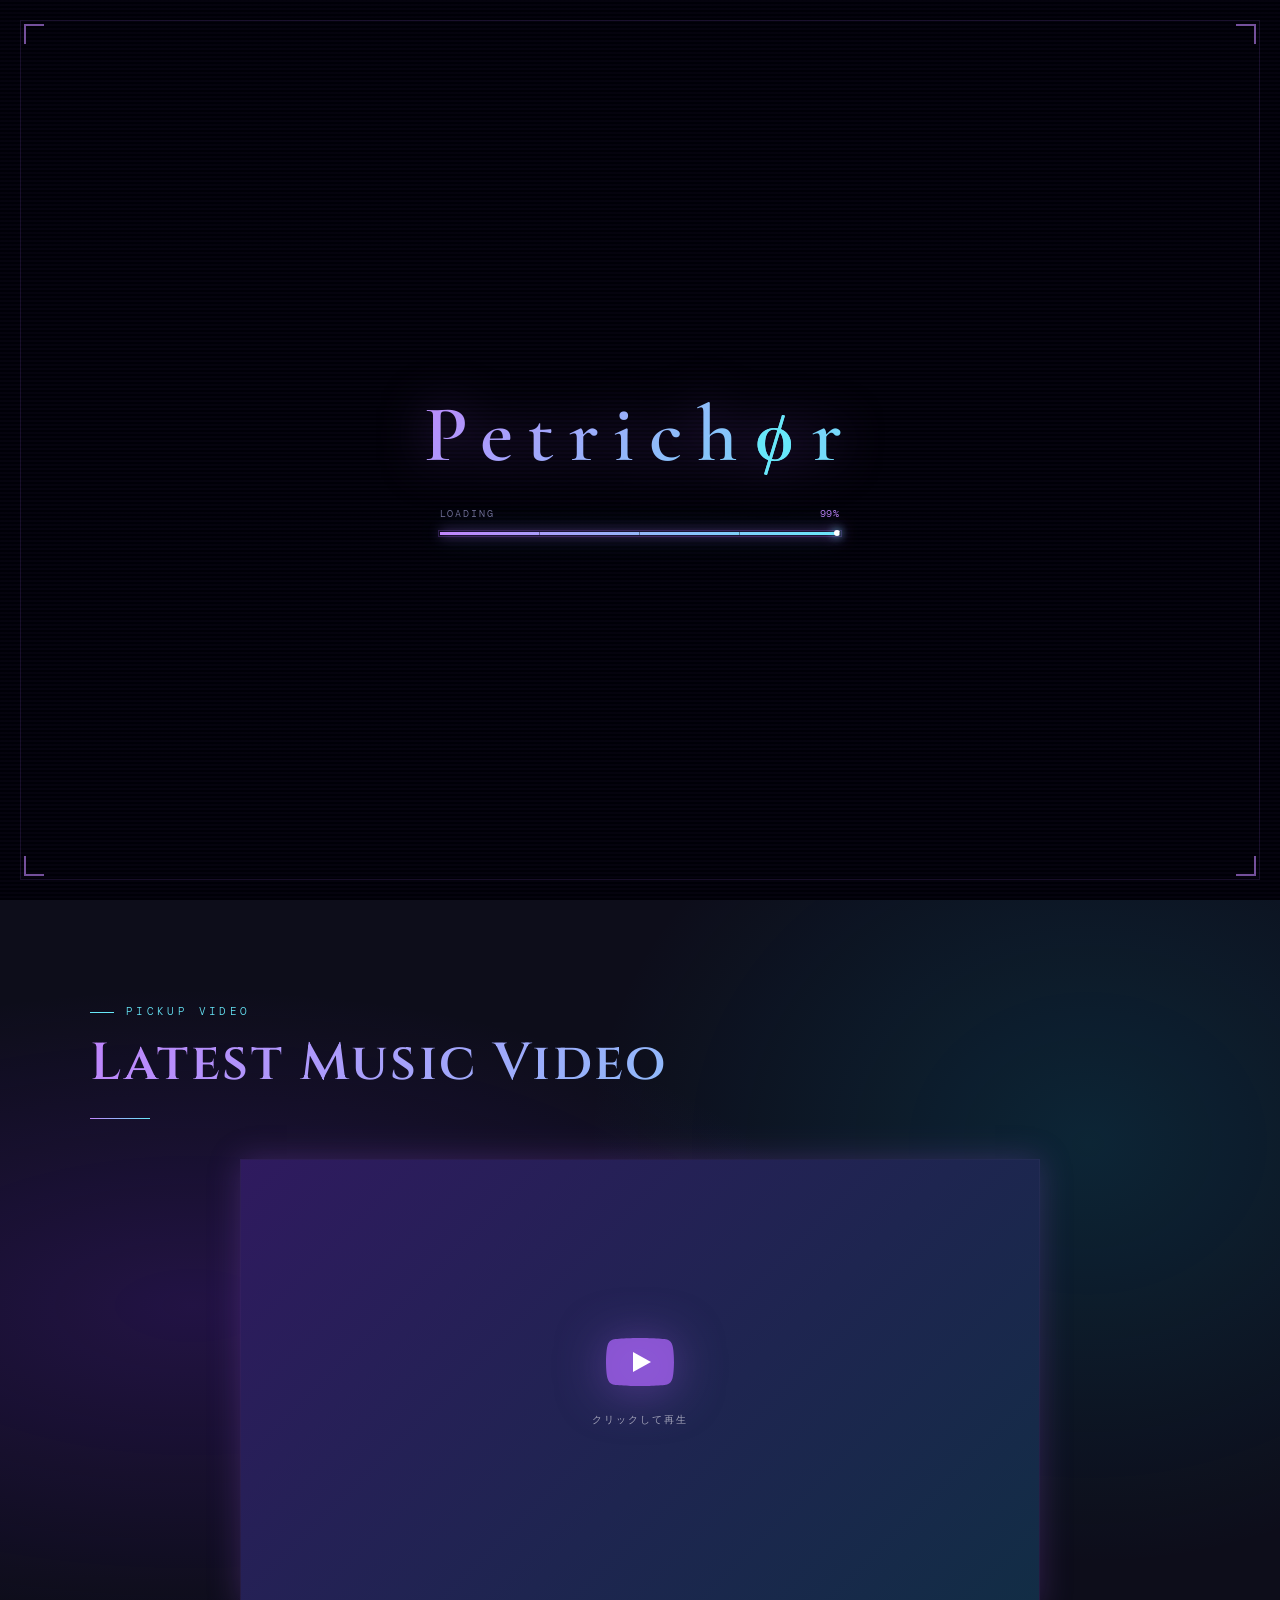
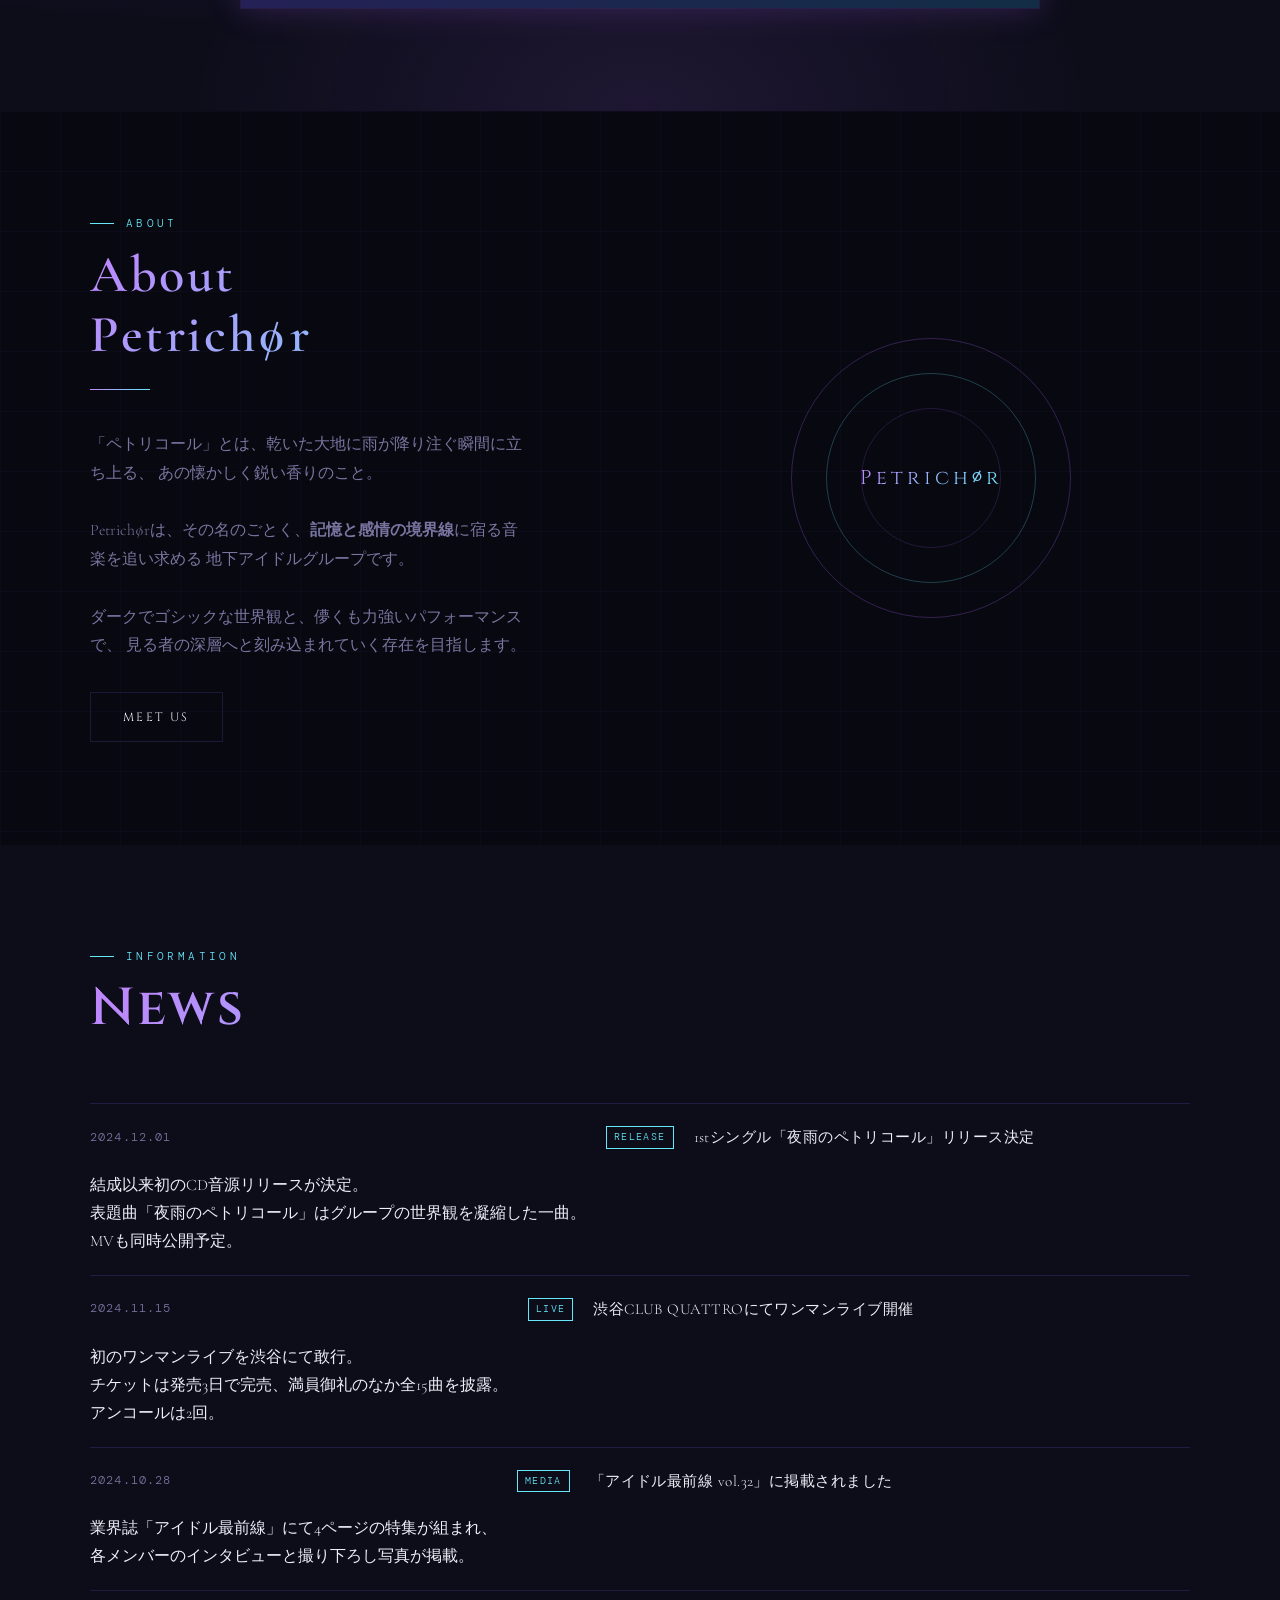
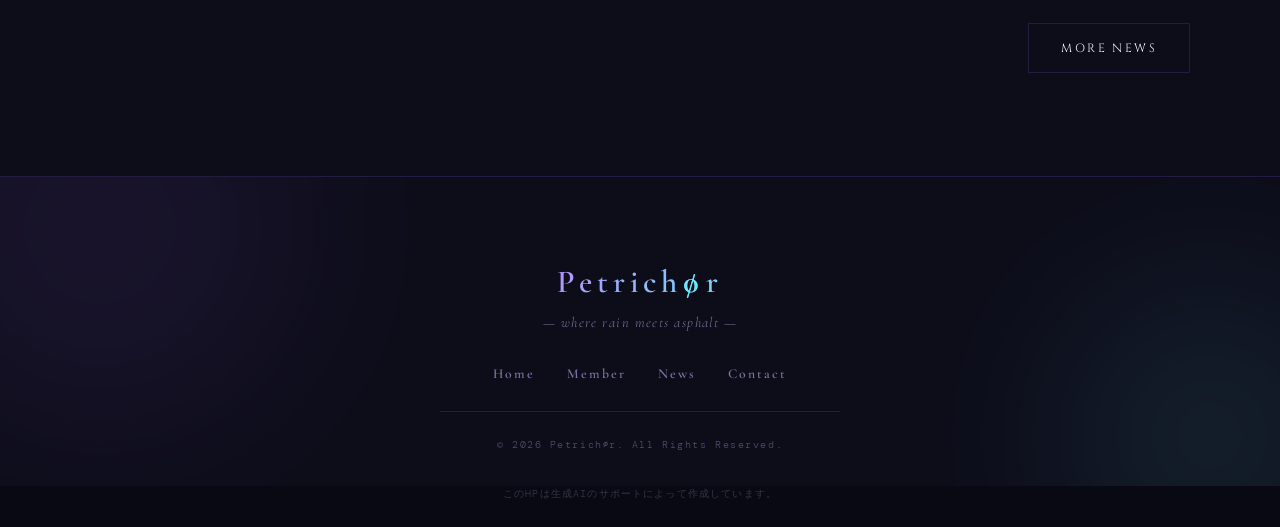
==== index.html @ 0a2639db "Add files via upload" ====
<!DOCTYPE html>
<html lang="ja">
<head>
  <meta charset="UTF-8">
  <meta name="viewport" content="width=device-width, initial-scale=1.0">
  <title>Petrich∅r — Underground Idol</title>
  <meta name="description" content="地下アイドルグループ Petrich∅r 公式サイト。雨と路上の香りから生まれた、ダークビューティーアイドル。">
  <link rel="stylesheet" href="style.css">
  <link rel="stylesheet" href="css/index.css">
</head>
<body>

  <!-- Preloader -->
  <div id="preloader">
    <!-- 4隅の装飾 -->
    <div class="preloader-corners" aria-hidden="true">
      <div class="preloader-corner"></div>
      <div class="preloader-corner"></div>
      <div class="preloader-corner"></div>
      <div class="preloader-corner"></div>
    </div>
    <!-- ロゴ -->
    <p class="preloader-logo">Petrich<span class="preloader-symbol">&#x2205;</span>r</p>
    <!-- プログレスバー -->
    <div class="preloader-progress-wrap">
      <div class="preloader-progress-label">
        <span class="preloader-progress-text">LOADING</span>
        <span class="preloader-progress-pct">...</span>
      </div>
      <div class="preloader-bar-wrap">
        <div class="preloader-bar"></div>
      </div>
    </div>
  </div></div>
  </div>

  <!-- Scroll Progress -->
  <div id="scroll-progress" aria-hidden="true"></div>

  <!-- Header Placeholder -->
  <div id="header-placeholder"></div>

  <!-- ====================================================
       HERO
  ===================================================== -->
  <!--
    ★ ヒーロー背景画像の差し替え:
       images/hero-bg.jpg を 1920×1080px の画像に差し替えてください。
       詳細は README.md を参照してください。
  -->
  <section class="hero" aria-label="ヒーローセクション">
    <div class="hero-inner">
      <h1 class="hero-title" data-glitch>
        Petrich<span class="hero-symbol">∅</span>r
      </h1>
      <p class="hero-reading">— ペトリコール —</p>

      <p class="hero-sub">
        雨が地面に触れる瞬間の香りのように、<br>
        記憶の奥底に刻みこまれる、その音楽。
      </p>

      <div class="hero-cta">
        <a href="member.html" class="btn hero-btn">MEET THE MEMBERS</a>
        <a href="news.html" class="btn btn--ghost hero-btn">ALL NEWS</a>
      </div>

      <!-- Scroll indicator -->
      <div class="hero-scroll" aria-label="スクロールしてください">
        <span class="hero-scroll-line"></span>
        <span class="hero-scroll-text">scroll</span>
      </div>
    </div>
  </section>

  <!-- ====================================================
       YOUTUBE EMBED
  ===================================================== -->
  <section class="section section--dark" id="pickup" aria-label="注目動画">
    <div class="section-inner">
      <div class="section-label" data-reveal>PICKUP VIDEO</div>
      <h2 class="section-title" data-reveal>Latest Music Video</h2>
      <div class="section-divider" data-reveal></div>

      <div class="yt-wrap" data-reveal>
        <!--
          ★ YouTube動画IDを変更するには、下記 data-video-id の値を変更してください。
          　 例: data-video-id="dQw4w9WgXcQ"
          　 動画IDはYouTubeのURLの "?v=" 以降の文字列です。
        -->
        <div class="yt-facade" data-video-id="YOUR_VIDEO_ID_HERE" role="button" tabindex="0" aria-label="動画を再生">
          <div class="yt-facade-overlay">
            <div class="yt-play-btn" aria-hidden="true">
              <svg viewBox="0 0 68 48" width="68" height="48">
                <path d="M66.52 7.74c-.78-2.93-2.49-5.41-5.42-6.19C55.79.13 34 0 34 0S12.21.13 6.9 1.55c-2.93.78-4.63 3.26-5.42 6.19C0 13.05 0 24 0 24s0 10.95 1.48 16.26c.78 2.93 2.49 5.41 5.42 6.19C12.21 47.87 34 48 34 48s21.79-.13 27.1-1.55c2.93-.78 4.64-3.26 5.42-6.19C68 34.95 68 24 68 24s0-10.95-1.48-16.26z" fill="rgba(155,93,229,0.85)"/>
                <path d="M45 24 27 14v20z" fill="#fff"/>
              </svg>
            </div>
            <p class="yt-facade-hint">クリックして再生</p>
          </div>
        </div>
      </div>

    </div>
  </section>

  <!-- ====================================================
       ABOUT
  ===================================================== -->
  <section class="section" id="about" aria-label="グループ紹介">
    <div class="about-bg-grid" aria-hidden="true"></div>
    <div class="section-inner about-inner">
      <div class="about-text" data-reveal>
        <div class="section-label">ABOUT</div>
        <h2 class="section-title about-title">About<br>Petrich∅r</h2>
        <div class="section-divider"></div>
        <p class="section-desc">
          「ペトリコール」とは、乾いた大地に雨が降り注ぐ瞬間に立ち上る、
          あの懐かしく鋭い香りのこと。<br><br>
          Petrich∅rは、その名のごとく、<strong>記憶と感情の境界線</strong>に宿る音楽を追い求める
          地下アイドルグループです。<br><br>
          ダークでゴシックな世界観と、儚くも力強いパフォーマンスで、
          見る者の深層へと刻み込まれていく存在を目指します。
        </p>
        <a href="member.html" class="btn" style="margin-top:2rem">MEET US</a>
      </div>

      <div class="about-deco" aria-hidden="true" data-reveal>
        <div class="about-deco-ring about-deco-ring--1"></div>
        <div class="about-deco-ring about-deco-ring--2"></div>
        <div class="about-deco-ring about-deco-ring--3"></div>
        <div class="about-deco-text">Petrich∅r</div>
      </div>
    </div>
  </section>

  <!-- ====================================================
       NEWS / TOPICS
  ===================================================== -->
  <section class="section section--dark" id="news" aria-label="最新情報">
    <div class="section-inner">
      <div class="section-label" data-reveal>INFORMATION</div>
      <h2 class="section-title" data-reveal>News</h2>
      <div class="section-divider" data-reveal></div>

      <!-- ★ data/news.json を編集するとここに反映されます -->
      <ul class="news-list" id="news-list-top" data-reveal data-stagger="0.08"></ul>

      <div class="news-more" data-reveal>
        <a href="news.html" class="btn">MORE NEWS</a>
      </div>
    </div>
  </section>


  <!-- Footer Placeholder -->
  <div id="footer-placeholder"></div>

  <!-- AI Credit -->
  <p class="ai-credit">このHPは生成AIのサポートによって作成しています。</p>

  <!-- Back to Top -->
  <button id="back-to-top" aria-label="ページ上部へ戻る">↑</button>

  <script type="module" src="js/main.js"></script>
</body>
</html>
---- style.css ----
/* ============================================================
   Petrich∅r — Global Styles
   style.css
   ============================================================ */

/* ── Google Fonts ─────────────────────────────────────────── */
@import url('https://fonts.googleapis.com/css2?family=Cinzel:wght@400;600;700&family=Cormorant+Garamond:ital,wght@0,300;0,400;0,600;1,300;1,400&family=DM+Mono:ital,wght@0,300;0,400;1,300&display=swap');

/* ── CSS Variables ────────────────────────────────────────── */
:root {
  /* Colors */
  --clr-bg:         #080810;
  --clr-bg-2:       #0d0d1a;
  --clr-bg-3:       #11111f;
  --clr-surface:    #14142a;
  --clr-surface-2:  #1a1a33;
  --clr-border:     rgba(120, 80, 200, 0.22);
  --clr-border-2:   rgba(100, 200, 255, 0.18);

  --clr-purple:     #9b5de5;
  --clr-purple-lt:  #c084fc;
  --clr-purple-dk:  #6d28d9;
  --clr-cyan:       #67e8f9;
  --clr-cyan-dk:    #0891b2;
  --clr-cyan-lt:    #a5f3fc;
  --clr-black:      #000007;
  --clr-white:      #f0eef8;
  --clr-muted:      #7876a0;

  /* Gradients */
  --grad-hero:      linear-gradient(135deg, #0d0018 0%, #080810 50%, #001520 100%);
  --grad-purple:    linear-gradient(135deg, var(--clr-purple-dk), var(--clr-purple));
  --grad-cyan:      linear-gradient(135deg, var(--clr-cyan-dk), var(--clr-cyan));
  --grad-text:      linear-gradient(135deg, var(--clr-purple-lt) 0%, var(--clr-cyan) 100%);

  /* Typography */
  --font-display:   'Cinzel', serif;
  --font-body:      'Cormorant Garamond', serif;
  --font-mono:      'DM Mono', monospace;

  /* Spacing */
  --header-h:       72px;
  --section-py:     clamp(3rem, 8vw, 7rem);

  /* Transitions */
  --ease-out-expo:  cubic-bezier(0.16, 1, 0.3, 1);
  --ease-in-out:    cubic-bezier(0.4, 0, 0.2, 1);

  /* Shadows */
  --shadow-purple:  0 0 30px rgba(155, 93, 229, 0.25);
  --shadow-cyan:    0 0 30px rgba(103, 232, 249, 0.2);
  --shadow-card:    0 8px 40px rgba(0, 0, 0, 0.6);
}

/* ── Reset ────────────────────────────────────────────────── */
*, *::before, *::after { box-sizing: border-box; margin: 0; padding: 0; }
html { scroll-behavior: smooth; font-size: 16px; }
body {
  background-color: var(--clr-bg);
  color: var(--clr-white);
  font-family: var(--font-body);
  font-size: clamp(1rem, 1.1vw, 1.15rem);
  font-weight: 300;
  line-height: 1.75;
  overflow-x: hidden;
  min-height: 100vh;
}
img { display: block; max-width: 100%; height: auto; }
a { color: inherit; text-decoration: none; }
ul { list-style: none; }
button { cursor: pointer; border: none; background: none; font: inherit; }

/* ── Preloader — ゲーム風演出 ─────────────────────────────── */
#preloader {
  position: fixed; inset: 0; z-index: 10000;
  background: var(--clr-black);
  display: flex; flex-direction: column;
  align-items: center; justify-content: center;
  gap: 0;
  transition: opacity 0.7s var(--ease-out-expo), visibility 0.7s;
  overflow: hidden;
}
#preloader.preloader--hidden { opacity: 0; visibility: hidden; }

/* 背景スキャンライン */
#preloader::before {
  content: '';
  position: absolute; inset: 0;
  background: repeating-linear-gradient(
    0deg,
    transparent,
    transparent 2px,
    rgba(155,93,229,0.03) 2px,
    rgba(155,93,229,0.03) 4px
  );
  pointer-events: none;
  animation: pl-scanline 8s linear infinite;
}
/* 外枠コーナー装飾 */
#preloader::after {
  content: '';
  position: absolute;
  inset: 20px;
  border: 1px solid rgba(155,93,229,0.15);
  pointer-events: none;
  animation: pl-border-pulse 2s ease-in-out infinite;
}

/* ロゴ */
.preloader-logo {
  font-family: var(--font-body);
  font-size: clamp(2.5rem, 8vw, 5rem);
  font-weight: 600;
  font-style: normal;
  letter-spacing: 0.18em;
  background: var(--grad-text);
  -webkit-background-clip: text;
  -webkit-text-fill-color: transparent;
  background-clip: text;
  position: relative;
  z-index: 1;
  animation: pl-logo-in 0.6s var(--ease-out-expo) both;
  filter: drop-shadow(0 0 24px rgba(155,93,229,0.5));
}
/* ∅ シンボルを cyan で確実に表示 */
.preloader-symbol {
  -webkit-text-fill-color: var(--clr-cyan);
  color: var(--clr-cyan);
}

/* サブタイトル */
.preloader-sub {
  font-family: var(--font-mono);
  font-size: clamp(0.55rem, 1.5vw, 0.7rem);
  letter-spacing: 0.4em;
  color: var(--clr-cyan);
  margin-top: 0.5rem;
  margin-bottom: 2.5rem;
  position: relative; z-index: 1;
  animation: pl-logo-in 0.6s 0.15s var(--ease-out-expo) both;
  text-transform: none;
}

/* プログレスエリア */
.preloader-progress-wrap {
  position: relative; z-index: 1;
  width: clamp(240px, 40vw, 400px);
  animation: pl-logo-in 0.6s 0.3s var(--ease-out-expo) both;
}
/* ラベル行 */
.preloader-progress-label {
  display: flex;
  justify-content: space-between;
  align-items: center;
  margin-bottom: 0.5rem;
}
.preloader-progress-text {
  font-family: var(--font-mono);
  font-size: 0.6rem;
  letter-spacing: 0.2em;
  color: var(--clr-muted);
}
.preloader-progress-pct {
  font-family: var(--font-mono);
  font-size: 0.65rem;
  letter-spacing: 0.05em;
  color: var(--clr-purple-lt);
  animation: pl-count 1.2s var(--ease-out-expo) forwards;
}
/* バー本体 */
.preloader-bar-wrap {
  width: 100%;
  height: 3px;
  background: rgba(155,93,229,0.15);
  position: relative;
  overflow: visible;
}
/* 外枠 */
.preloader-bar-wrap::before {
  content: '';
  position: absolute;
  inset: -2px;
  border: 1px solid rgba(155,93,229,0.25);
}
.preloader-bar {
  height: 100%;
  background: var(--grad-text);
  position: relative;
  animation: preloader-load 1.2s var(--ease-out-expo) forwards;
  box-shadow: 0 0 12px rgba(155,93,229,0.8), 0 0 24px rgba(103,232,249,0.4);
}
/* バー先端の光 */
.preloader-bar::after {
  content: '';
  position: absolute;
  right: 0; top: 50%;
  transform: translateY(-50%);
  width: 6px; height: 6px;
  border-radius: 50%;
  background: #fff;
  box-shadow: 0 0 8px var(--clr-cyan), 0 0 16px var(--clr-purple-lt);
}
/* セグメントライン */
.preloader-bar-wrap::after {
  content: '';
  position: absolute; inset: 0;
  background: repeating-linear-gradient(
    90deg,
    transparent,
    transparent calc(25% - 1px),
    rgba(0,0,0,0.4) calc(25% - 1px),
    rgba(0,0,0,0.4) 25%
  );
  pointer-events: none;
}

/* コーナー装飾（4隅） */
.preloader-corners {
  position: absolute; inset: 0; z-index: 1;
  pointer-events: none;
}
.preloader-corner {
  position: absolute;
  width: 20px; height: 20px;
  border-color: var(--clr-purple-lt);
  border-style: solid;
  opacity: 0.6;
  animation: pl-corner-pulse 2s ease-in-out infinite;
}
.preloader-corner:nth-child(1) { top: 24px; left: 24px; border-width: 2px 0 0 2px; }
.preloader-corner:nth-child(2) { top: 24px; right: 24px; border-width: 2px 2px 0 0; animation-delay: 0.5s; }
.preloader-corner:nth-child(3) { bottom: 24px; left: 24px; border-width: 0 0 2px 2px; animation-delay: 1s; }
.preloader-corner:nth-child(4) { bottom: 24px; right: 24px; border-width: 0 2px 2px 0; animation-delay: 1.5s; }

@keyframes pl-logo-in {
  from { opacity: 0; transform: translateY(16px); }
  to   { opacity: 1; transform: none; }
}
@keyframes pl-scanline {
  from { background-position: 0 0; }
  to   { background-position: 0 100px; }
}
@keyframes pl-border-pulse {
  0%, 100% { opacity: 0.3; }
  50%       { opacity: 0.8; }
}
@keyframes pl-corner-pulse {
  0%, 100% { opacity: 0.4; }
  50%       { opacity: 1; }
}
@keyframes pl-count {
  from { opacity: 0; }
  to   { opacity: 1; }
}
@keyframes preloader-pulse {
  0%, 100% { opacity: 1; }
  50% { opacity: 0.5; }
}
@keyframes preloader-load {
  from { width: 0; } to { width: 100%; }
}


/* ── Scroll Progress Bar ──────────────────────────────────── */
#scroll-progress {
  position: fixed; top: 0; left: 0; z-index: 10001;
  height: 2px; width: 0;
  background: var(--grad-text);
  transition: width 0.1s linear;
}

/* ── Custom Cursor (SVG inline方式) ────────────────────────── */
/* position:fixed封じ込め問題を回避するためSVG cursor URLで実装 */
/* タッチデバイス(スマホ)ではデフォルトカーソルを維持            */

/* 通常カーソル: 紫の菱形＋細い十字 */
@media (hover: hover) and (pointer: fine) {
  * {
    cursor: url("data:image/svg+xml,%3Csvg xmlns='http://www.w3.org/2000/svg' width='32' height='32' viewBox='0 0 32 32'%3E%3Ccircle cx='16' cy='16' r='6' fill='%23c084fc' fill-opacity='0.95'/%3E%3Ccircle cx='16' cy='16' r='11' fill='none' stroke='%239b5de5' stroke-width='1.5' stroke-opacity='0.7'/%3E%3Cline x1='16' y1='2' x2='16' y2='8' stroke='%2367e8f9' stroke-width='1' stroke-opacity='0.6'/%3E%3Cline x1='16' y1='24' x2='16' y2='30' stroke='%2367e8f9' stroke-width='1' stroke-opacity='0.6'/%3E%3Cline x1='2' y1='16' x2='8' y2='16' stroke='%2367e8f9' stroke-width='1' stroke-opacity='0.6'/%3E%3Cline x1='24' y1='16' x2='30' y2='16' stroke='%2367e8f9' stroke-width='1' stroke-opacity='0.6'/%3E%3C/svg%3E") 16 16, crosshair !important;
  }

  /* ホバー時: シアンの拡大リング */
  a, button, [data-cursor-expand] {
    cursor: url("data:image/svg+xml,%3Csvg xmlns='http://www.w3.org/2000/svg' width='44' height='44' viewBox='0 0 44 44'%3E%3Ccircle cx='22' cy='22' r='7' fill='%2367e8f9' fill-opacity='0.9'/%3E%3Ccircle cx='22' cy='22' r='18' fill='none' stroke='%2367e8f9' stroke-width='1.5' stroke-opacity='0.6' stroke-dasharray='4 3'/%3E%3C/svg%3E") 22 22, pointer !important;
  }
}

/* ── Header ───────────────────────────────────────────────── */
.site-header {
  position: fixed; top: 0; left: 0; right: 0; z-index: 1000;
  height: var(--header-h);
  /* スクロール前から常に背景を表示してハンバーガーを視認しやすく */
  background: rgba(8, 8, 16, 0.82);
  backdrop-filter: blur(12px);
  -webkit-backdrop-filter: blur(12px);
  transition: background 0.4s, box-shadow 0.4s;
}
.site-header.header--scrolled {
  background: rgba(8, 8, 16, 0.95);
  backdrop-filter: blur(20px);
  -webkit-backdrop-filter: blur(20px);
  box-shadow: 0 1px 0 var(--clr-border), var(--shadow-purple);
}
/* header--hidden は廃止（常時追尾仕様） */
.header-inner {
  max-width: 1200px; margin: 0 auto;
  height: 100%;
  padding: 0 clamp(1.25rem, 4vw, 2.5rem);
  display: flex; align-items: center;
}
.header-logo { flex-shrink: 0; }
.logo-link { display: flex; flex-direction: column; }
.logo-text {
  font-family: var(--font-body);
  font-size: 1.5rem;
  font-weight: 600;
  font-style: normal;
  letter-spacing: 0.12em;
  background: var(--grad-text);
  -webkit-background-clip: text;
  -webkit-text-fill-color: transparent;
  background-clip: text;
  line-height: 1;
}
.logo-symbol { -webkit-text-fill-color: var(--clr-cyan); }
.logo-tagline {
  font-family: var(--font-mono);
  font-size: 0.55rem;
  letter-spacing: 0.25em;
  color: var(--clr-muted);
  margin-top: 3px;
}

/* Nav — ヘッダー内インライン展開（PC・スマホ共通） */
.site-nav { margin-left: auto; }

.nav-list {
  display: flex;
  align-items: center;
  gap: clamp(0.6rem, 2.5vw, 2rem);
  flex-wrap: nowrap;
}

.nav-link {
  font-family: var(--font-body);
  font-weight: 600;
  font-style: normal;
  font-size: clamp(0.75rem, 1.4vw, 0.95rem);
  letter-spacing: 0.1em;
  color: rgba(210, 200, 255, 0.8);
  white-space: nowrap;
  position: relative;
  padding: 0.25em 0;
  transition: color 0.3s;
}
.nav-link::after {
  content: '';
  position: absolute; bottom: -2px; left: 0;
  width: 0; height: 1px;
  background: var(--grad-text);
  transition: width 0.3s var(--ease-out-expo);
}
.nav-link:hover,
.nav-link--active { color: #fff; }
.nav-link:hover::after,
.nav-link--active::after { width: 100%; }

/* Header decorative line */
.header-line {
  position: absolute; bottom: 0; left: 0; right: 0; height: 1px;
  overflow: hidden;
}
.header-line-inner {
  height: 100%;
  background: linear-gradient(90deg, transparent, var(--clr-purple), var(--clr-cyan), transparent);
  opacity: 0.3;
}



/* ── ヘッダー雨エフェクト canvas ─────────────────────────────── */
.header-rain-canvas {
  position: absolute;
  inset: 0;
  width: 100%;
  height: 100%;
  pointer-events: none;
  opacity: 0.45;
  z-index: 0;
}
/* ヘッダー内コンテンツ（ロゴ・ナビ）を雨の上に */
.header-logo,
.site-nav {
  position: relative;
  z-index: 1;
}

/* ── Page Body Padding ────────────────────────────────────── */
.page-body { padding-top: var(--header-h); }

/* ── Section Basics ───────────────────────────────────────── */
.section {
  padding: var(--section-py) clamp(1.25rem, 5vw, 3rem);
  position: relative;
}
.section-inner { max-width: 1100px; margin: 0 auto; }
.section-label {
  font-family: var(--font-mono);
  font-size: 0.7rem;
  letter-spacing: 0.3em;
  color: var(--clr-cyan);
  text-transform: uppercase;
  margin-bottom: 0.75rem;
  display: flex; align-items: center; gap: 0.75rem;
}
.section-label::before {
  content: '';
  display: block; width: 24px; height: 1px;
  background: var(--clr-cyan);
}
.section-title {
  font-family: var(--font-display);
  font-size: clamp(2rem, 4.5vw, 3.25rem);
  font-weight: 600;
  letter-spacing: 0.05em;
  line-height: 1.15;
  background: var(--grad-text);
  -webkit-background-clip: text;
  -webkit-text-fill-color: transparent;
  background-clip: text;
  margin-bottom: 1rem;
}
.section-divider {
  width: 60px; height: 1px;
  background: var(--grad-text);
  margin: 1.5rem 0 2.5rem;
}
.section-desc {
  font-size: clamp(1rem, 1.2vw, 1.1rem);
  color: var(--clr-muted);
  max-width: 55ch;
  line-height: 1.8;
}

/* ── Scroll Reveal ────────────────────────────────────────── */
[data-reveal] {
  opacity: 0;
  transform: translateY(28px);
  transition: opacity 0.8s var(--ease-out-expo), transform 0.8s var(--ease-out-expo);
}
[data-reveal].revealed { opacity: 1; transform: none; }
[data-reveal-child] {
  opacity: 0;
  transform: translateY(20px);
  transition: opacity 0.7s var(--ease-out-expo), transform 0.7s var(--ease-out-expo);
}
[data-reveal-child].revealed { opacity: 1; transform: none; }

/* ── Glitch Effect ────────────────────────────────────────── */
[data-glitch] {
  position: relative;
}
[data-glitch]::before, [data-glitch]::after {
  content: attr(data-text);
  position: absolute; inset: 0;
  /* 疑似要素には background-clip テキスト色を上書きして単色で表示 */
  -webkit-text-fill-color: initial;
  background: none;
  clip-path: polygon(0 0, 100% 0, 100% 35%, 0 35%);
}
[data-glitch]::before {
  animation: glitch-a 3.5s infinite linear;
  color: var(--clr-cyan);
  -webkit-text-fill-color: var(--clr-cyan);
  left: 2px;
}
[data-glitch]::after {
  animation: glitch-b 3.5s infinite linear;
  color: var(--clr-purple);
  -webkit-text-fill-color: var(--clr-purple);
  left: -2px;
  clip-path: polygon(0 60%, 100% 60%, 100% 100%, 0 100%);
}
@keyframes glitch-a {
  0%, 90%, 100% { transform: none; opacity: 0; }
  92% { transform: skew(-3deg) translateX(4px); opacity: 0.8; }
  94% { transform: skew(2deg) translateX(-2px); opacity: 0.6; }
  96% { transform: none; opacity: 0; }
}
@keyframes glitch-b {
  0%, 90%, 100% { transform: none; opacity: 0; }
  91% { transform: skew(4deg) translateX(-4px); opacity: 0.7; }
  93% { transform: skew(-2deg) translateX(2px); opacity: 0.5; }
  95% { transform: none; opacity: 0; }
}

/* ── Page Transition ──────────────────────────────────────── */
/* page-in/out は opacity のみ（transform を使わない）
   理由: body に transform があると position:fixed の子要素が
         ビューポート基準にならず、プリローダーの位置がずれるため */
.page-transitioning {
  animation: page-out 0.35s var(--ease-in-out) forwards;
}
@keyframes page-out {
  to { opacity: 0; }
}
body { animation: page-in 0.45s var(--ease-out-expo) both; }
@keyframes page-in {
  from { opacity: 0; }
  to   { opacity: 1; }
}

/* ── Button ───────────────────────────────────────────────── */
.btn {
  display: inline-flex; align-items: center; gap: 0.5rem;
  font-family: var(--font-display);
  font-size: 0.75rem;
  letter-spacing: 0.2em;
  text-transform: uppercase;
  padding: 0.85rem 2rem;
  border: 1px solid var(--clr-border);
  position: relative; overflow: hidden;
  transition: color 0.35s, border-color 0.35s;
}
.btn::before {
  content: '';
  position: absolute; inset: 0;
  background: var(--grad-purple);
  transform: translateX(-101%);
  transition: transform 0.4s var(--ease-out-expo);
  z-index: -1;
}
.btn:hover { color: #fff; border-color: var(--clr-purple); }
.btn:hover::before { transform: none; }

/* ── Footer ───────────────────────────────────────────────── */
.site-footer {
  background: var(--clr-bg-2);
  border-top: 1px solid var(--clr-border);
  padding: clamp(3rem, 6vw, 5rem) clamp(1.25rem, 5vw, 3rem) 2rem;
  position: relative; overflow: hidden;
}
.footer-bg-decor { position: absolute; inset: 0; pointer-events: none; }
.footer-circle {
  position: absolute; border-radius: 50%;
  filter: blur(80px); opacity: 0.08;
}
.footer-circle--1 {
  width: 400px; height: 400px;
  background: var(--clr-purple);
  top: -150px; left: -100px;
}
.footer-circle--2 {
  width: 300px; height: 300px;
  background: var(--clr-cyan);
  bottom: -100px; right: -80px;
}
.footer-inner {
  max-width: 1100px; margin: 0 auto;
  display: flex; flex-direction: column; align-items: center;
  gap: 1.5rem; text-align: center; position: relative;
}
.footer-logo-text {
  font-family: var(--font-body);
  font-size: 2rem;
  font-weight: 600;
  font-style: normal;
  letter-spacing: 0.15em;
  background: var(--grad-text);
  -webkit-background-clip: text;
  -webkit-text-fill-color: transparent;
  background-clip: text;
}
.footer-tagline {
  font-family: var(--font-body);
  font-style: italic;
  font-size: 0.9rem;
  color: var(--clr-muted);
  letter-spacing: 0.1em;
}
.footer-nav-list {
  display: flex; flex-wrap: wrap; justify-content: center; gap: 0.5rem 2rem;
}
.footer-nav-link {
  font-family: var(--font-body);
  font-weight: 600;
  font-style: normal;
  font-size: 0.85rem;
  letter-spacing: 0.15em;
  color: var(--clr-muted);
  transition: color 0.3s;
}
.footer-nav-link:hover { color: var(--clr-cyan); }
.footer-divider {
  width: 100%; max-width: 400px; height: 1px;
  background: var(--clr-border);
}
.footer-copy {
  font-family: var(--font-mono);
  font-size: 0.65rem;
  letter-spacing: 0.15em;
  color: var(--clr-muted);
  opacity: 0.6;
}

/* ── Back to Top ──────────────────────────────────────────── */
#back-to-top {
  position: fixed; bottom: 2rem; right: 1.5rem; z-index: 500;
  width: 44px; height: 44px;
  border: 1px solid var(--clr-border);
  background: rgba(20,20,42,0.8);
  backdrop-filter: blur(8px);
  display: flex; align-items: center; justify-content: center;
  font-size: 1.1rem; color: var(--clr-muted);
  opacity: 0; pointer-events: none;
  transition: opacity 0.35s, color 0.3s, border-color 0.3s, transform 0.3s;
  transform: translateY(8px);
}
#back-to-top.back-to-top--visible {
  opacity: 1; pointer-events: auto; transform: none;
}
#back-to-top:hover { color: var(--clr-cyan); border-color: var(--clr-cyan); }

/* ── Page Header Banner ───────────────────────────────────── */
.page-banner {
  min-height: 38vh;
  display: flex; align-items: flex-end;
  padding: clamp(3rem, 8vw, 6rem) clamp(1.25rem, 5vw, 3rem) clamp(2rem, 4vw, 3rem);
  background: var(--grad-hero);
  position: relative; overflow: hidden;
}
.page-banner::before {
  content: '';
  position: absolute; inset: 0;
  background:
    radial-gradient(ellipse 60% 80% at 20% 50%, rgba(109,40,217,0.18) 0%, transparent 70%),
    radial-gradient(ellipse 50% 70% at 80% 30%, rgba(8,145,178,0.14) 0%, transparent 70%);
}
.page-banner-inner { max-width: 1100px; margin: 0 auto; width: 100%; position: relative; }
.page-banner-label {
  font-family: var(--font-mono);
  font-size: 0.65rem;
  letter-spacing: 0.35em;
  color: var(--clr-cyan);
  margin-bottom: 0.75rem;
  display: flex; align-items: center; gap: 0.75rem;
}
.page-banner-label::before {
  content: ''; display: block;
  width: 32px; height: 1px; background: var(--clr-cyan);
}
.page-banner-title {
  font-family: var(--font-display);
  font-size: clamp(2.5rem, 7vw, 5rem);
  font-weight: 700;
  letter-spacing: 0.08em;
  line-height: 1;
  background: var(--grad-text);
  -webkit-background-clip: text;
  -webkit-text-fill-color: transparent;
  background-clip: text;
}
.page-banner-sub {
  font-family: var(--font-body);
  font-style: italic;
  font-size: clamp(0.9rem, 1.5vw, 1.1rem);
  color: var(--clr-muted);
  margin-top: 0.75rem;
  letter-spacing: 0.05em;
}

/* ── Card ─────────────────────────────────────────────────── */
.card {
  background: var(--clr-surface);
  border: 1px solid var(--clr-border);
  padding: 2rem;
  position: relative;
  overflow: hidden;
  transition: border-color 0.35s, box-shadow 0.35s, transform 0.35s var(--ease-out-expo);
}
.card::before {
  content: '';
  position: absolute; inset: 0;
  background: linear-gradient(135deg, rgba(155,93,229,0.05), transparent 60%);
  pointer-events: none;
}
.card:hover {
  border-color: var(--clr-purple);
  box-shadow: var(--shadow-purple);
  transform: translateY(-4px);
}



/* ── AI Credit ────────────────────────────────────────────── */
.ai-credit {
  text-align: center;
  font-family: var(--font-mono);
  font-size: 0.6rem;
  letter-spacing: 0.12em;
  color: var(--clr-muted);
  opacity: 0.4;
  /* フッターと同じ背景・余白でひと続きに見せる */
  background: var(--clr-bg-2);
  padding: 0 clamp(1.25rem, 5vw, 3rem) 1.5rem;
  margin: 0;
}

/* ── Shared Keyframes ─────────────────────────────────────── */
@keyframes ring-spin {
  to { transform: rotate(360deg); }
}

/* ── Utilities ────────────────────────────────────────────── */
.text-gradient {
  background: var(--grad-text);
  -webkit-background-clip: text;
  -webkit-text-fill-color: transparent;
  background-clip: text;
}
.font-mono { font-family: var(--font-mono); }
.font-display { font-family: var(--font-display); }
.text-muted { color: var(--clr-muted); }
.visually-hidden {
  position: absolute; width: 1px; height: 1px;
  clip: rect(0 0 0 0); overflow: hidden;
}
---- css/index.css ----
/* ============================================================
   Petrich∅r — Index Page Styles
   css/index.css
   ============================================================ */

/* ── Hero ─────────────────────────────────────────────────── */
.hero {
  position: relative;
  min-height: 100svh;
  display: flex;
  align-items: center;
  justify-content: center;
  /* overflow:hidden を除去: filter/transformを持つ子要素がiOS Safariで
     position:fixedのヘッダー・カーソルを封じ込めてしまうため */
  background: var(--grad-hero);
  padding: calc(var(--header-h) + 2rem) clamp(1.25rem, 5vw, 3rem) 4rem;
}

/* ── ヒーロー背景画像 ──────────────────────────────────────────
   ★ 差し替え方法: images/hero-bg.jpg を 1920×1080px の画像に変更してください
   詳細は README.md を参照してください                               */
.hero::before {
  content: '';
  position: absolute; inset: 0;
  background:
    linear-gradient(to bottom, rgba(8,8,16,0.55) 0%, rgba(8,8,16,0.3) 50%, rgba(8,8,16,0.7) 100%),
    url('../images/hero-bg.jpg') center / cover no-repeat;
  z-index: 0;
}

/* Inner */
.hero-inner {
  position: relative;
  z-index: 1;  /* hero::before の上 */
  text-align: center;
  display: flex;
  flex-direction: column;
  align-items: center;
  gap: 1.5rem;
  max-width: 800px;
}

/* Eyebrow */
.hero-eyebrow {
  display: flex;
  align-items: center;
  gap: 1rem;
  animation: fade-up 0.9s 0.2s var(--ease-out-expo) both;
}
.hero-eyebrow-line {
  display: block;
  width: 40px;
  height: 1px;
  background: linear-gradient(90deg, transparent, var(--clr-cyan));
}
.hero-eyebrow-line:last-child {
  background: linear-gradient(90deg, var(--clr-cyan), transparent);
}
.hero-eyebrow-text {
  font-family: var(--font-mono);
  font-size: 0.65rem;
  letter-spacing: 0.35em;
  text-transform: uppercase;
  color: var(--clr-cyan);
}

/* Title
   Cinzel はスモールキャップスフォントのため小文字が大文字化される。
   グループ名の正しい大小文字表記のため Cormorant Garamond を使用。 */
.hero-title {
  font-family: var(--font-body);
  font-size: clamp(3.5rem, 12vw, 9rem);
  font-weight: 600;
  font-style: normal;
  letter-spacing: 0.08em;
  line-height: 1;
  background: var(--grad-text);
  -webkit-background-clip: text;
  -webkit-text-fill-color: transparent;
  background-clip: text;
  position: relative;
  animation: fade-up 1s 0.35s var(--ease-out-expo) both;
}
.hero-symbol {
  -webkit-text-fill-color: var(--clr-cyan);
  color: var(--clr-cyan);
}

/* 読み仮名 */
.hero-reading {
  font-family: var(--font-mono);
  font-size: clamp(0.65rem, 1.2vw, 0.8rem);
  letter-spacing: 0.3em;
  color: var(--clr-cyan);
  opacity: 0.75;
  margin-top: -0.75rem;
  animation: fade-up 1s 0.45s var(--ease-out-expo) both;
}

/* Sub */
.hero-sub {
  font-family: var(--font-body);
  font-style: italic;
  font-size: clamp(1rem, 1.8vw, 1.2rem);
  color: var(--clr-muted);
  line-height: 1.9;
  letter-spacing: 0.04em;
  max-width: 42ch;
  animation: fade-up 1s 0.5s var(--ease-out-expo) both;
}

/* CTA */
.hero-cta {
  display: flex;
  flex-wrap: wrap;
  justify-content: center;
  gap: 1rem;
  animation: fade-up 1s 0.65s var(--ease-out-expo) both;
}
.btn--ghost {
  border-color: rgba(103,232,249,0.3);
  color: var(--clr-cyan);
}
.btn--ghost::before {
  background: linear-gradient(135deg, var(--clr-cyan-dk), rgba(103,232,249,0.6));
}
.btn--ghost:hover { color: #fff; border-color: var(--clr-cyan); }

/* Scroll indicator */
.hero-scroll {
  display: flex;
  flex-direction: column;
  align-items: center;
  gap: 0.5rem;
  margin-top: 1rem;
  animation: fade-up 1s 0.9s var(--ease-out-expo) both;
}
.hero-scroll-line {
  display: block;
  width: 1px;
  height: 50px;
  background: linear-gradient(to bottom, var(--clr-purple), transparent);
  animation: scroll-line 1.8s ease-in-out infinite;
}
.hero-scroll-text {
  font-family: var(--font-mono);
  font-size: 0.6rem;
  letter-spacing: 0.25em;
  color: var(--clr-muted);
  text-transform: uppercase;
}

@keyframes scroll-line {
  0% { transform: scaleY(0); transform-origin: top; }
  50% { transform: scaleY(1); transform-origin: top; }
  50.01% { transform: scaleY(1); transform-origin: bottom; }
  100% { transform: scaleY(0); transform-origin: bottom; }
}

@keyframes fade-up {
  from { opacity: 0; transform: translateY(24px); }
  to { opacity: 1; transform: none; }
}

/* ── Section Dark ─────────────────────────────────────────── */
.section--dark {
  background: var(--clr-bg-2);
}

/* ── YouTube セクション専用背景 ─────────────────────────────── */
#pickup {
  background:
    radial-gradient(ellipse 80% 60% at 15% 50%, rgba(109, 40, 217, 0.22) 0%, transparent 65%),
    radial-gradient(ellipse 60% 80% at 85% 30%, rgba(8, 145, 178, 0.18) 0%, transparent 65%),
    radial-gradient(ellipse 50% 50% at 50% 100%, rgba(155, 93, 229, 0.12) 0%, transparent 70%),
    var(--clr-bg-2);
}

/* ── YouTube Embed ────────────────────────────────────────── */
.yt-wrap {
  max-width: 800px;
  margin: 0 auto;
  aspect-ratio: 16 / 9;
  position: relative;
  overflow: hidden;
  border: 1px solid var(--clr-border);
  box-shadow: var(--shadow-purple);
}

.yt-facade {
  position: absolute;
  inset: 0;
  background: var(--clr-surface) center / cover no-repeat;
  cursor: pointer;
  display: flex;
  align-items: center;
  justify-content: center;
}
.yt-facade::before {
  content: '';
  position: absolute;
  inset: 0;
  background: linear-gradient(135deg, rgba(109,40,217,0.3), rgba(8,145,178,0.2));
}
.yt-facade-overlay {
  position: relative;
  z-index: 1;
  display: flex;
  flex-direction: column;
  align-items: center;
  gap: 1rem;
  transition: transform 0.35s var(--ease-out-expo);
}
.yt-facade:hover .yt-facade-overlay { transform: scale(1.05); }

.yt-play-btn { filter: drop-shadow(0 4px 24px rgba(155,93,229,0.5)); }

.yt-facade-hint {
  font-family: var(--font-mono);
  font-size: 0.65rem;
  letter-spacing: 0.2em;
  color: rgba(255,255,255,0.6);
  text-transform: uppercase;
}

.yt-iframe {
  position: absolute;
  inset: 0;
  width: 100%;
  height: 100%;
  border: none;
}

.yt-note {
  font-size: 0.72rem;
  text-align: center;
  margin-top: 1rem;
  letter-spacing: 0.05em;
}
.yt-note code {
  background: rgba(155,93,229,0.15);
  border: 1px solid var(--clr-border);
  padding: 0.1em 0.4em;
  border-radius: 3px;
  color: var(--clr-cyan);
}

/* ── About ────────────────────────────────────────────────── */
.about-bg-grid {
  position: absolute;
  inset: 0;
  background-image:
    linear-gradient(rgba(120,80,200,0.05) 1px, transparent 1px),
    linear-gradient(90deg, rgba(120,80,200,0.05) 1px, transparent 1px);
  background-size: 60px 60px;
  pointer-events: none;
}
.about-inner {
  display: grid;
  grid-template-columns: 1fr 1fr;
  gap: 4rem;
  align-items: center;
}
.about-deco {
  position: relative;
  height: 360px;
  display: flex;
  align-items: center;
  justify-content: center;
}
.about-deco-ring {
  position: absolute;
  border-radius: 50%;
  border: 1px solid;
  animation: ring-spin 20s linear infinite;
}
.about-deco-ring--1 {
  width: 280px; height: 280px;
  border-color: rgba(155,93,229,0.3);
}
.about-deco-ring--2 {
  width: 210px; height: 210px;
  border-color: rgba(103,232,249,0.25);
  animation-duration: 14s;
  animation-direction: reverse;
}
.about-deco-ring--3 {
  width: 140px; height: 140px;
  border-color: rgba(155,93,229,0.2);
  animation-duration: 10s;
}
.about-deco-text {
  font-family: var(--font-display);
  font-size: 1.25rem;
  letter-spacing: 0.2em;
  background: var(--grad-text);
  -webkit-background-clip: text;
  -webkit-text-fill-color: transparent;
  background-clip: text;
  position: relative;
  z-index: 1;
}
/* ring-spin は style.css で定義 */

/* About タイトル: Cinzelはスモールキャップスのためfont-bodyで上書き */
.about-title {
  font-family: var(--font-body);
  font-weight: 600;
  font-style: normal;
}

/* ── News ─────────────────────────────────────────────────── */
.news-list { display: flex; flex-direction: column; gap: 0; }
.news-item {
  display: grid;
  grid-template-columns: auto auto 1fr;
  align-items: center;
  gap: 1.25rem;
  padding: 1.25rem 0;
  border-bottom: 1px solid var(--clr-border);
  transition: background 0.3s;
}
.news-item:first-child { border-top: 1px solid var(--clr-border); }
.news-item:hover { background: rgba(155,93,229,0.04); }

.news-date {
  font-family: var(--font-mono);
  font-size: 0.72rem;
  letter-spacing: 0.1em;
  color: var(--clr-muted);
  white-space: nowrap;
}
.news-tag {
  font-family: var(--font-mono);
  font-size: 0.6rem;
  letter-spacing: 0.15em;
  padding: 0.2em 0.7em;
  border: 1px solid var(--clr-cyan);
  color: var(--clr-cyan);
  white-space: nowrap;
}
.news-title {
  font-family: var(--font-body);
  font-size: 0.95rem;
  letter-spacing: 0.03em;
  color: var(--clr-white);
  transition: color 0.3s;
}
.news-item:hover .news-title { color: var(--clr-purple-lt); }

/* ── News More Button ────────────────────────────────────── */
.news-more {
  margin-top: 2rem;
  display: flex;
  justify-content: flex-end;
}

/* ── CTA Section ──────────────────────────────────────────── */
.cta-section { text-align: center; position: relative; overflow: hidden; }
.cta-bg {
  position: absolute; inset: 0;
  background:
    radial-gradient(ellipse 70% 100% at 50% 100%, rgba(109,40,217,0.2) 0%, transparent 70%);
  pointer-events: none;
}
.cta-inner { position: relative; z-index: 1; }
.cta-label { font-size: 0.75rem; letter-spacing: 0.25em; margin-bottom: 0.5rem; }
.cta-title { margin: 0 auto; }

/* ── Responsive ───────────────────────────────────────────── */
@media (max-width: 768px) {
  .about-inner {
    grid-template-columns: 1fr;
    gap: 2rem;
  }
  .about-deco { height: 240px; }
  .about-deco-ring--1 { width: 180px; height: 180px; }
  .about-deco-ring--2 { width: 130px; height: 130px; }
  .about-deco-ring--3 { width: 85px; height: 85px; }

  .news-item {
    grid-template-columns: auto 1fr;
    grid-template-rows: auto auto;
    gap: 0.4rem 0.75rem;
  }
  .news-date { grid-column: 1; grid-row: 1; }
  .news-tag { grid-column: 2; grid-row: 1; }
  .news-title { grid-column: 1 / -1; grid-row: 2; }
}
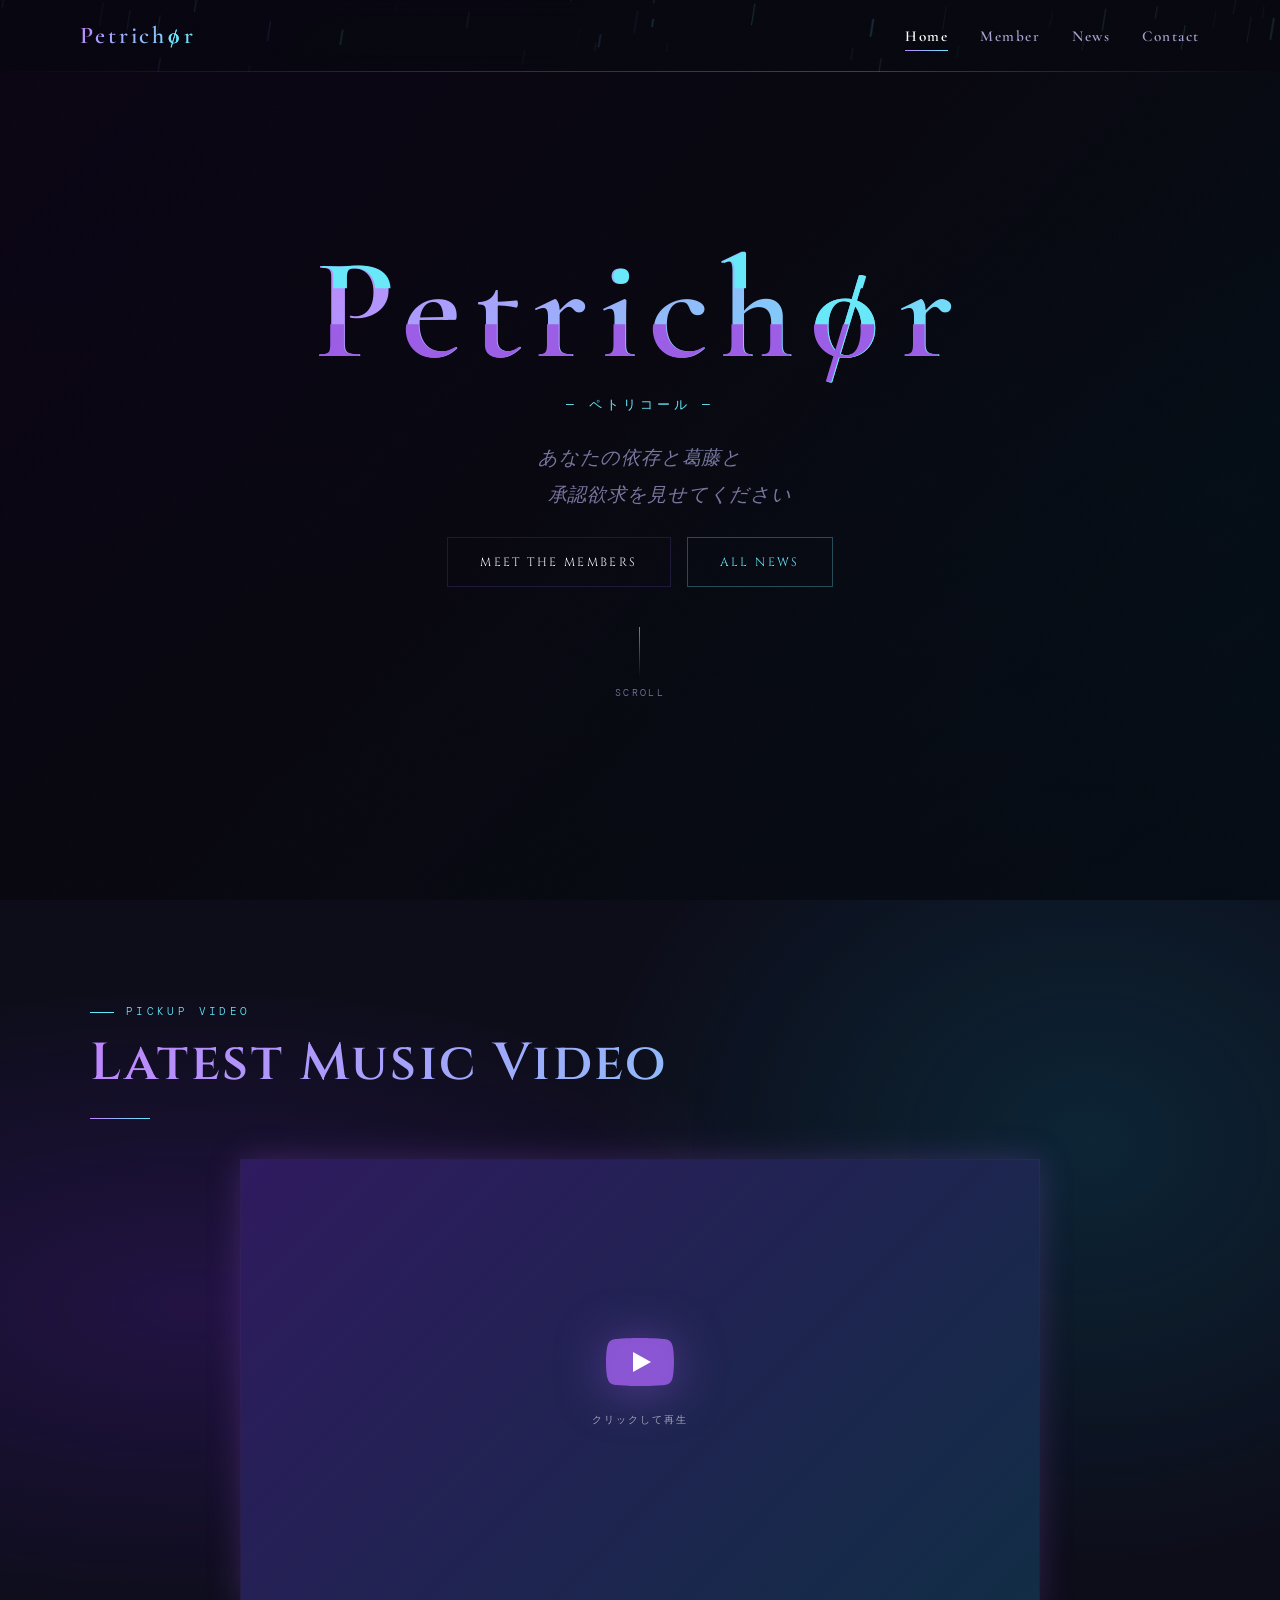
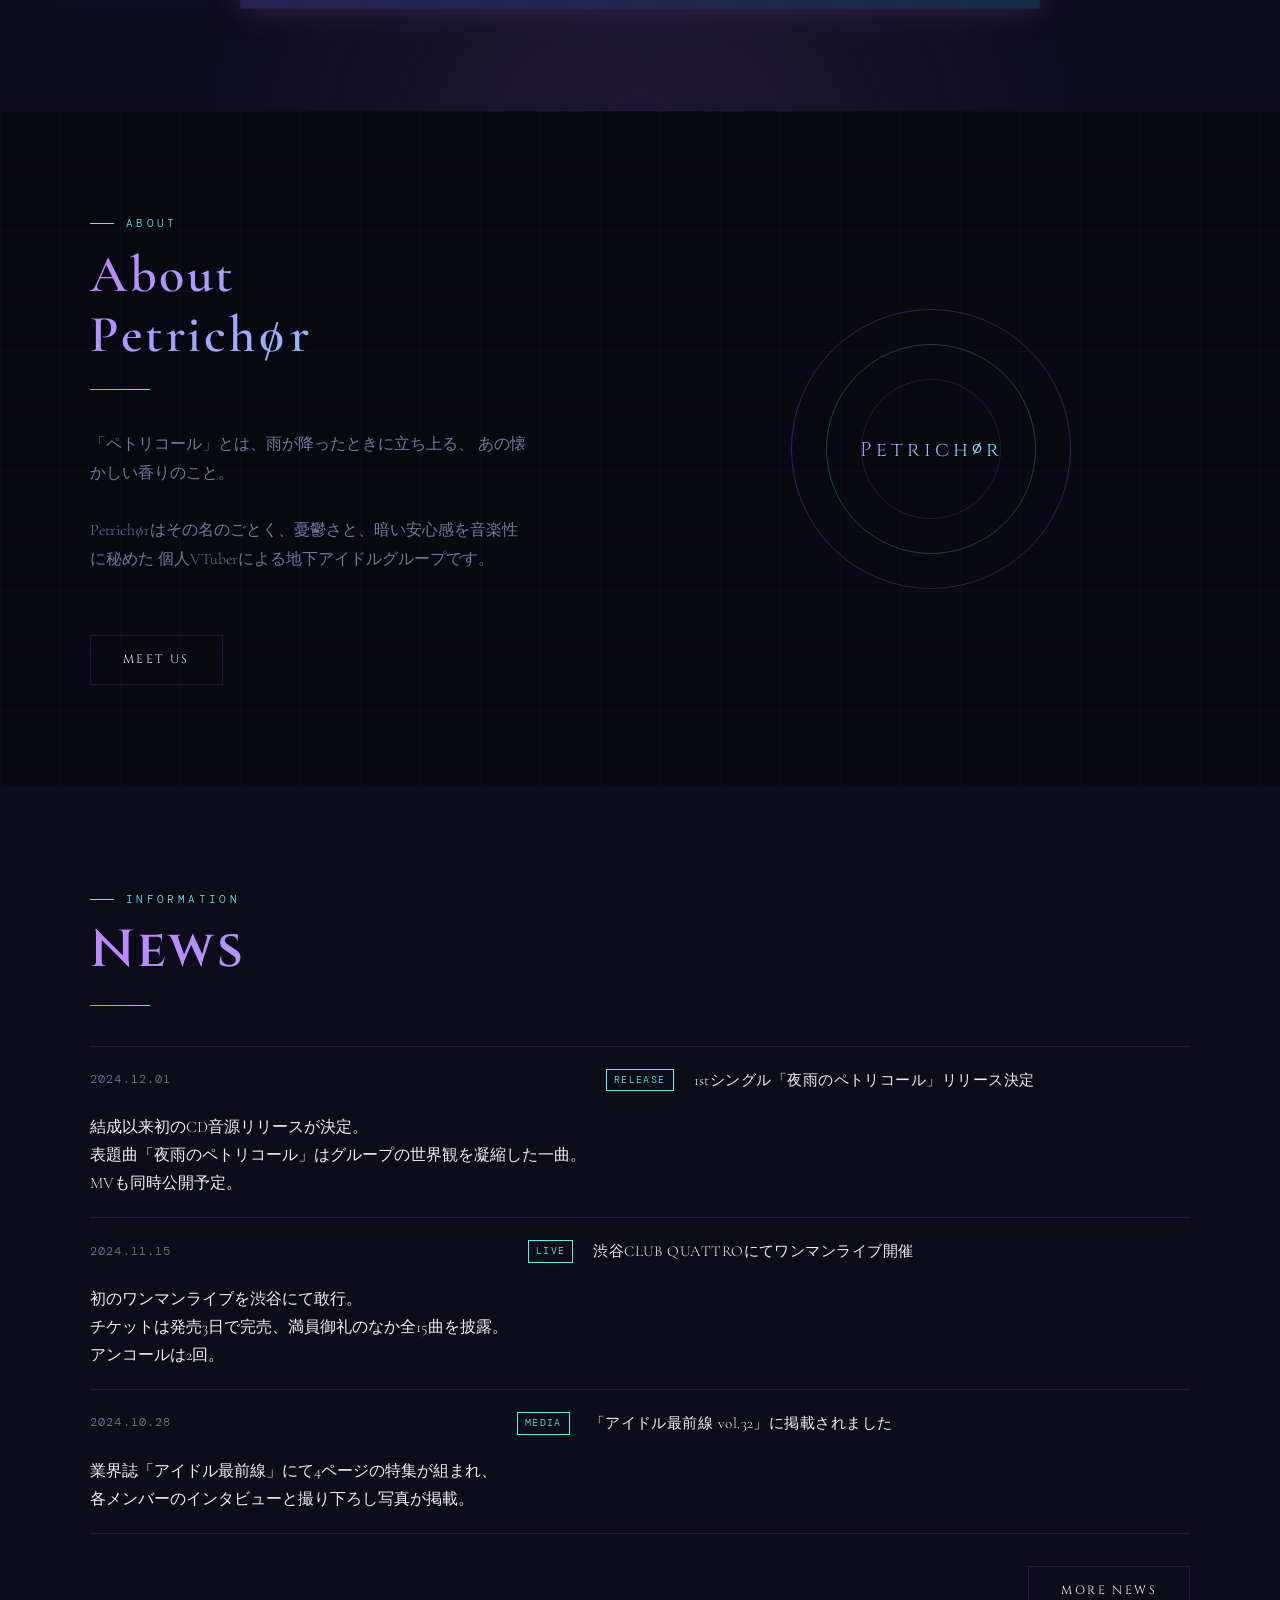
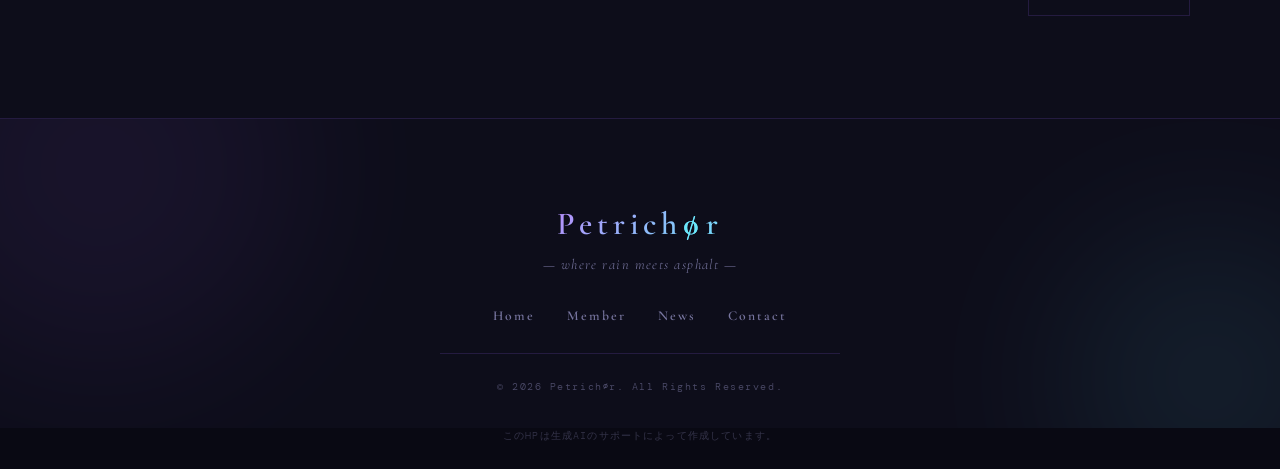
==== commit 52a59f69: "Update index.html" ====
--- a/index.html
+++ b/index.html
@@ -3,8 +3,8 @@
 <head>
   <meta charset="UTF-8">
   <meta name="viewport" content="width=device-width, initial-scale=1.0">
-  <title>Petrich∅r — Underground Idol</title>
-  <meta name="description" content="地下アイドルグループ Petrich∅r 公式サイト。雨と路上の香りから生まれた、ダークビューティーアイドル。">
+  <title>Petrich∅r — VTuber IdolGroup</title>
+  <meta name="description" content="個人VTuber地下アイドルグループ Petrich∅r 公式サイト。依存と葛藤と、承認欲求と。">
   <link rel="stylesheet" href="style.css">
   <link rel="stylesheet" href="css/index.css">
 </head>
@@ -56,8 +56,8 @@
       <p class="hero-reading">— ペトリコール —</p>
 
       <p class="hero-sub">
-        雨が地面に触れる瞬間の香りのように、<br>
-        記憶の奥底に刻みこまれる、その音楽。
+        あなたの依存と葛藤と<br>
+　　　承認欲求を見せてください
       </p>
 
       <div class="hero-cta">
@@ -88,7 +88,7 @@
           　 例: data-video-id="dQw4w9WgXcQ"
           　 動画IDはYouTubeのURLの "?v=" 以降の文字列です。
         -->
-        <div class="yt-facade" data-video-id="YOUR_VIDEO_ID_HERE" role="button" tabindex="0" aria-label="動画を再生">
+        <div class="yt-facade" data-video-id="PBT4m17qg1U&list=PLa4oC8r7JXK_JGt7pMDQdB2v-wxaL_Kwq&index=1" role="button" tabindex="0" aria-label="動画を再生">
           <div class="yt-facade-overlay">
             <div class="yt-play-btn" aria-hidden="true">
               <svg viewBox="0 0 68 48" width="68" height="48">
@@ -115,12 +115,10 @@
         <h2 class="section-title about-title">About<br>Petrich∅r</h2>
         <div class="section-divider"></div>
         <p class="section-desc">
-          「ペトリコール」とは、乾いた大地に雨が降り注ぐ瞬間に立ち上る、
-          あの懐かしく鋭い香りのこと。<br><br>
-          Petrich∅rは、その名のごとく、<strong>記憶と感情の境界線</strong>に宿る音楽を追い求める
-          地下アイドルグループです。<br><br>
-          ダークでゴシックな世界観と、儚くも力強いパフォーマンスで、
-          見る者の深層へと刻み込まれていく存在を目指します。
+          「ペトリコール」とは、雨が降ったときに立ち上る、
+          あの懐かしい香りのこと。<br><br>
+          Petrich∅rはその名のごとく、憂鬱さと、暗い安心感を音楽性に秘めた
+          個人VTuberによる地下アイドルグループです。<br><br>
         </p>
         <a href="member.html" class="btn" style="margin-top:2rem">MEET US</a>
       </div>
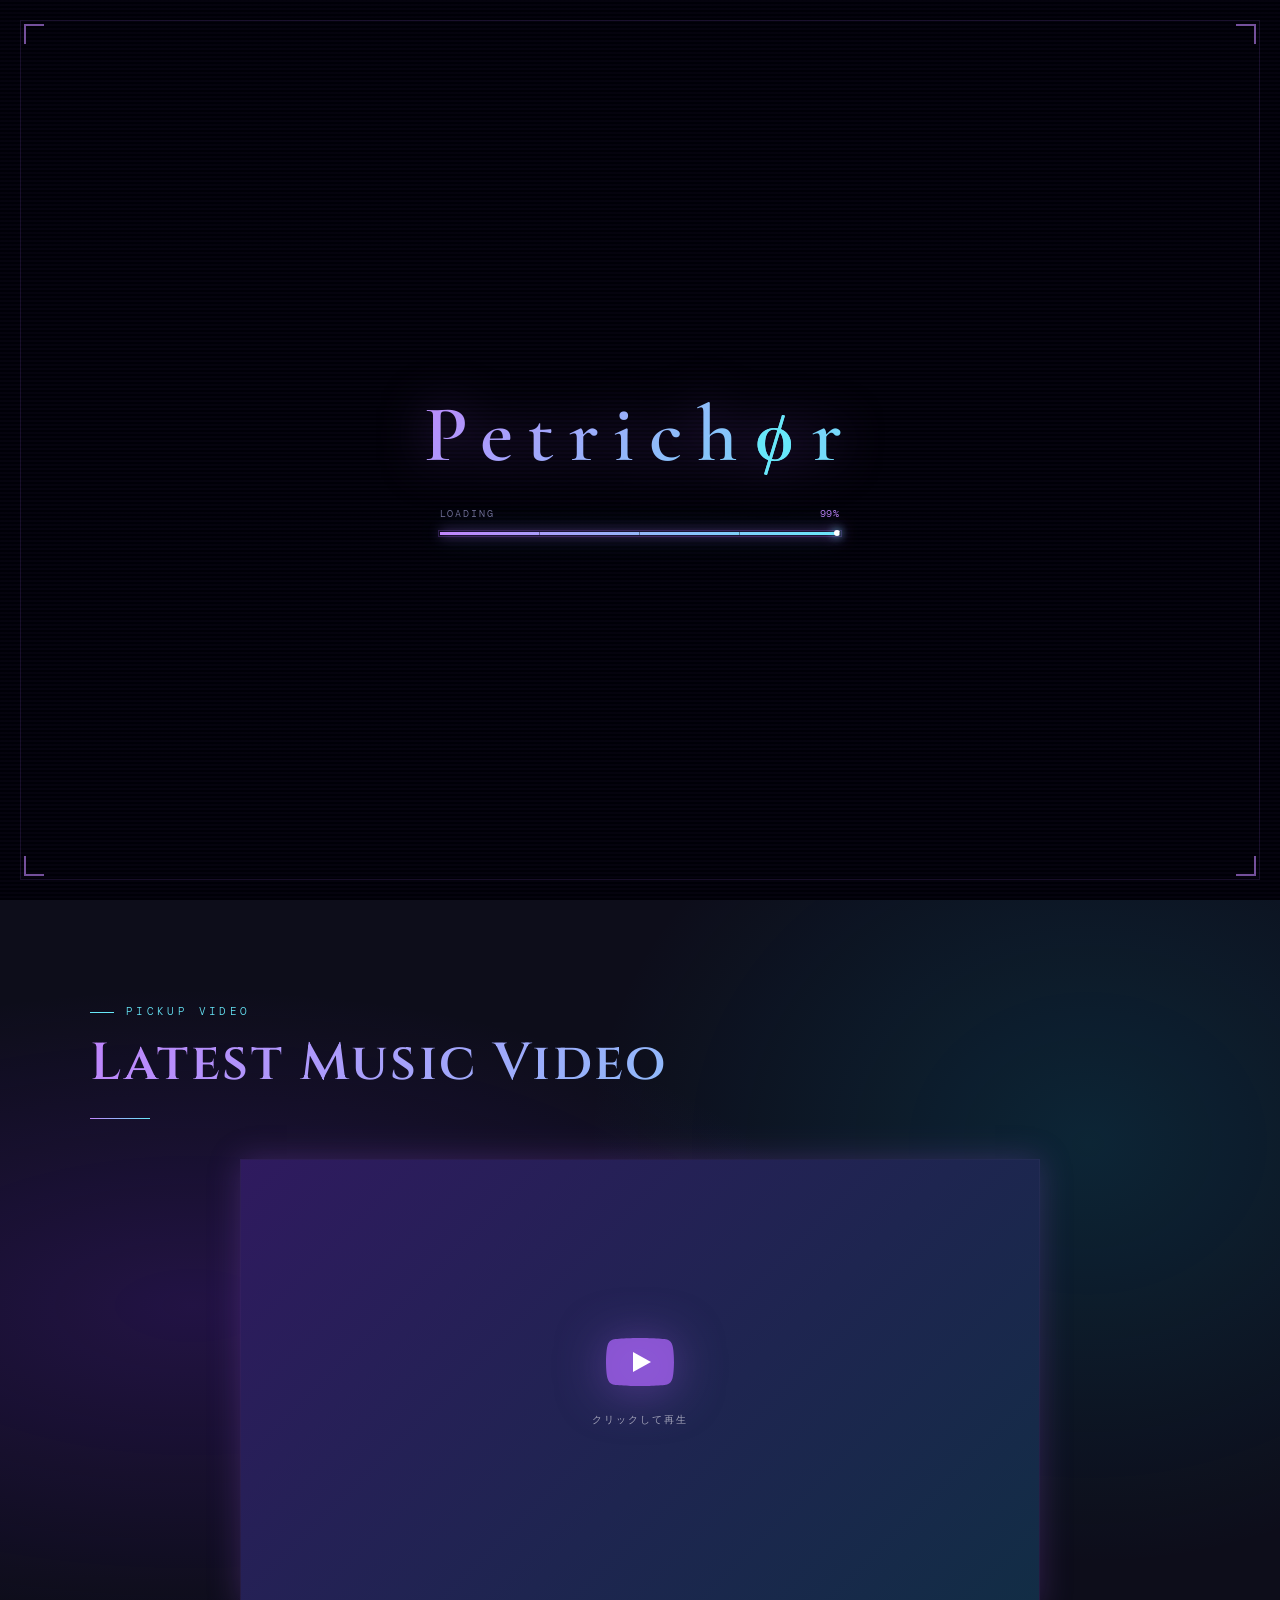
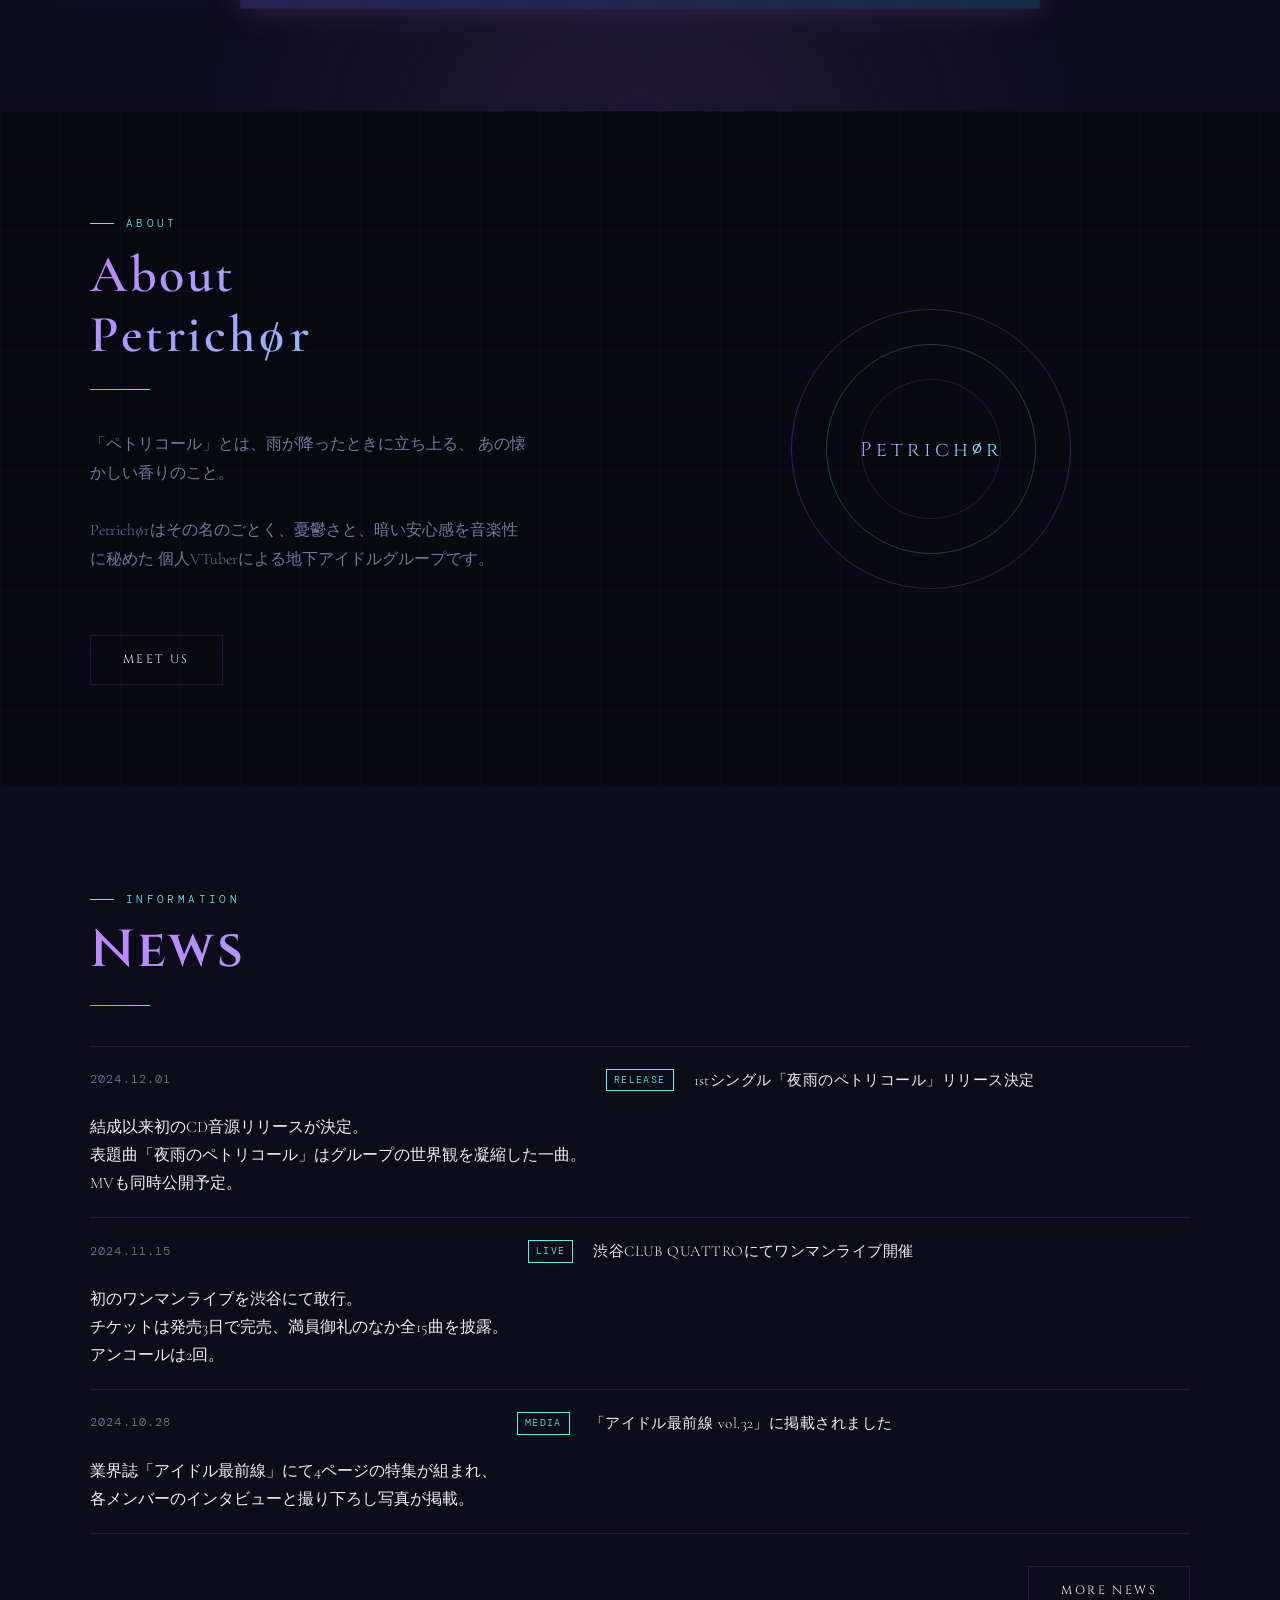
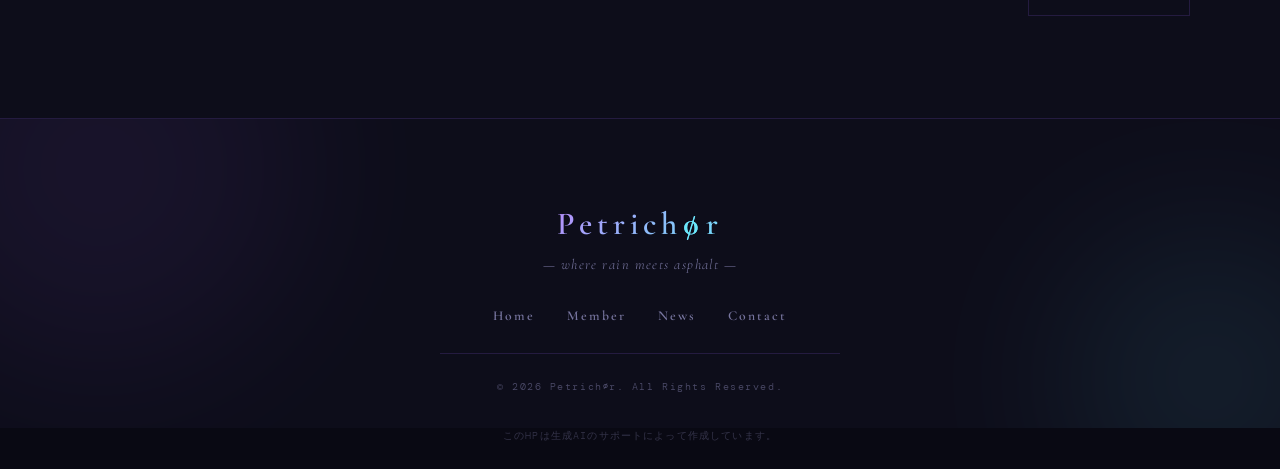
==== commit 4a68035d: "Update index.html" ====
--- a/index.html
+++ b/index.html
@@ -88,7 +88,7 @@
           　 例: data-video-id="dQw4w9WgXcQ"
           　 動画IDはYouTubeのURLの "?v=" 以降の文字列です。
         -->
-        <div class="yt-facade" data-video-id="PBT4m17qg1U&list=PLa4oC8r7JXK_JGt7pMDQdB2v-wxaL_Kwq&index=1" role="button" tabindex="0" aria-label="動画を再生">
+        <div class="yt-facade" data-video-id="PBT4m17qg1U" role="button" tabindex="0" aria-label="動画を再生">
           <div class="yt-facade-overlay">
             <div class="yt-play-btn" aria-hidden="true">
               <svg viewBox="0 0 68 48" width="68" height="48">
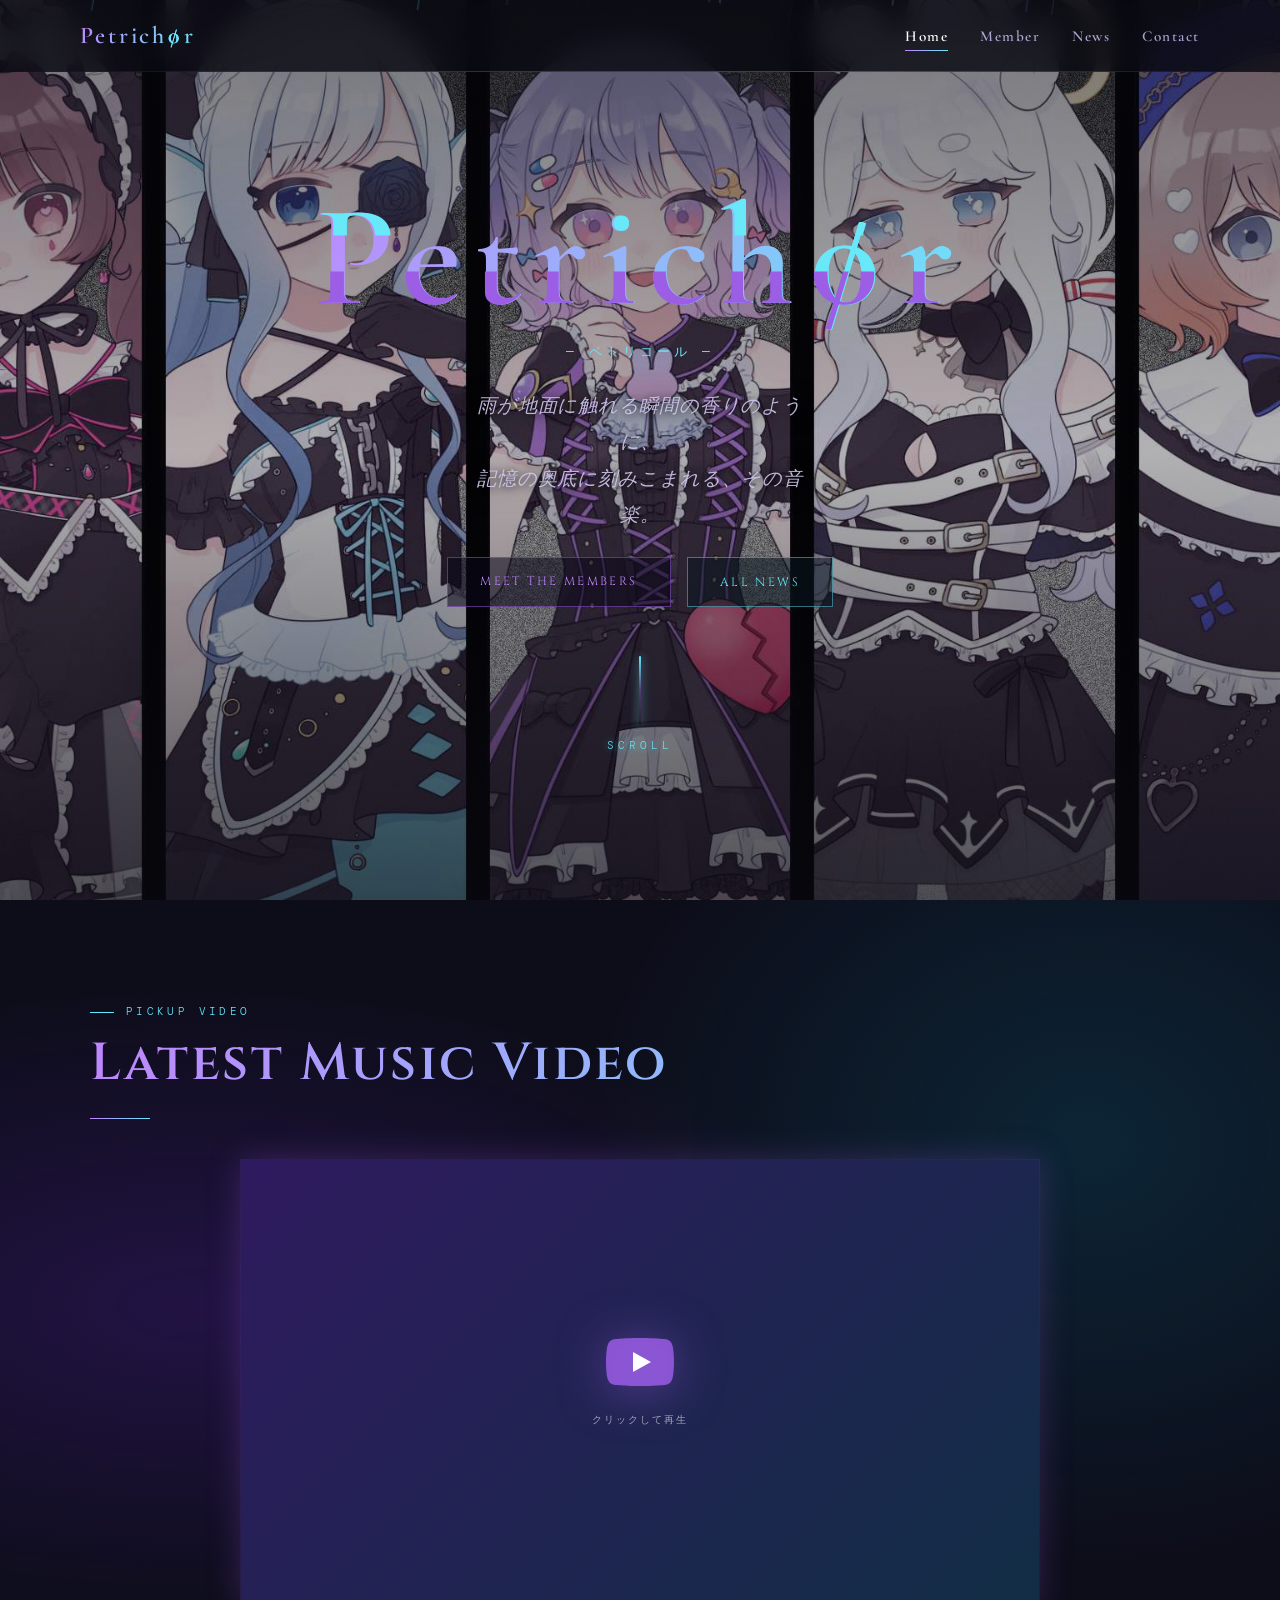
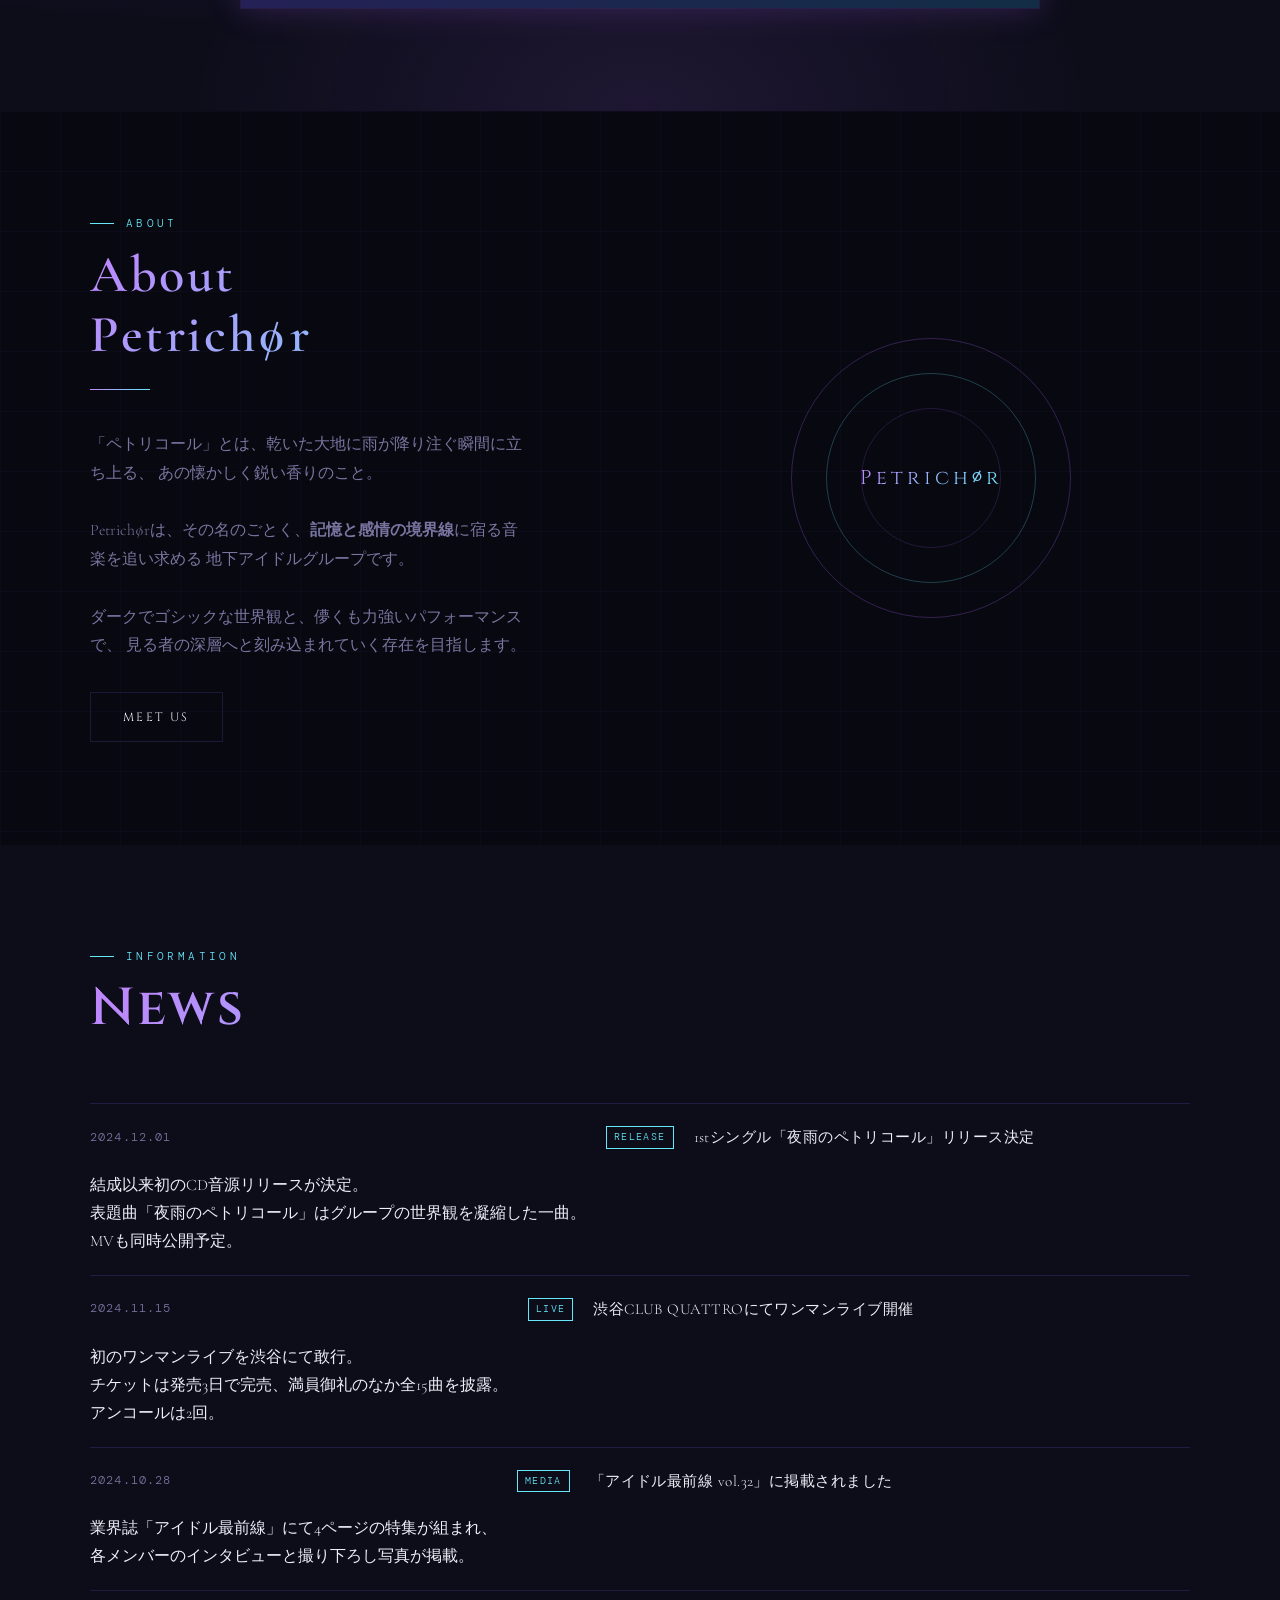
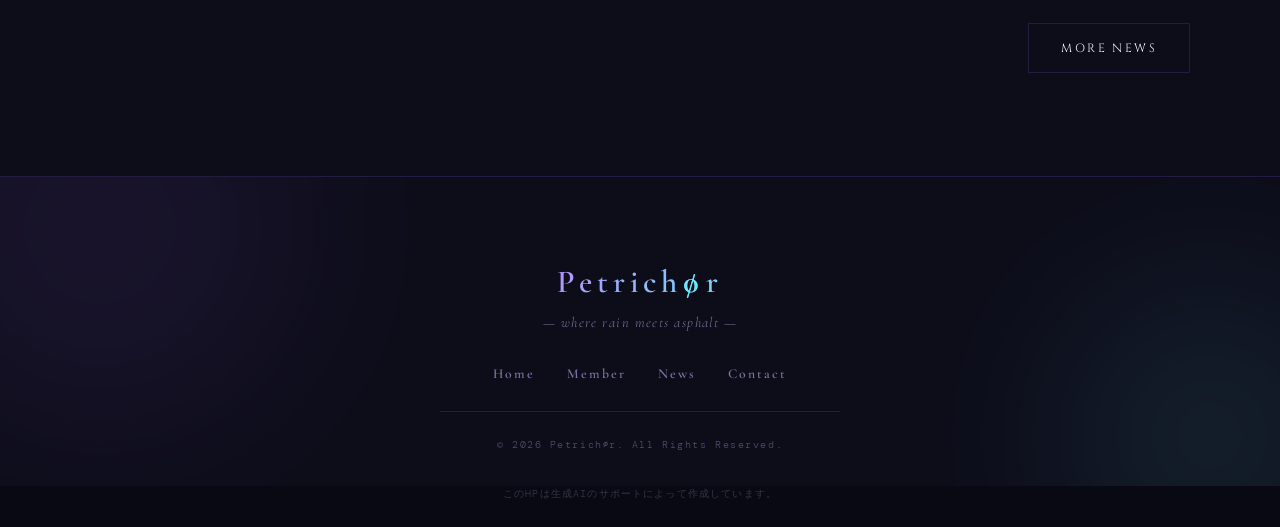
==== commit e4851aaf: "Add files via upload" ====
--- a/index.html
+++ b/index.html
@@ -3,8 +3,8 @@
 <head>
   <meta charset="UTF-8">
   <meta name="viewport" content="width=device-width, initial-scale=1.0">
-  <title>Petrich∅r — VTuber IdolGroup</title>
-  <meta name="description" content="個人VTuber地下アイドルグループ Petrich∅r 公式サイト。依存と葛藤と、承認欲求と。">
+  <title>Petrich∅r — Underground Idol</title>
+  <meta name="description" content="地下アイドルグループ Petrich∅r 公式サイト。雨と路上の香りから生まれた、ダークビューティーアイドル。">
   <link rel="stylesheet" href="style.css">
   <link rel="stylesheet" href="css/index.css">
 </head>
@@ -31,7 +31,6 @@
         <div class="preloader-bar"></div>
       </div>
     </div>
-  </div></div>
   </div>
 
   <!-- Scroll Progress -->
@@ -56,8 +55,8 @@
       <p class="hero-reading">— ペトリコール —</p>
 
       <p class="hero-sub">
-        あなたの依存と葛藤と<br>
-　　　承認欲求を見せてください
+        雨が地面に触れる瞬間の香りのように、<br>
+        記憶の奥底に刻みこまれる、その音楽。
       </p>
 
       <div class="hero-cta">
@@ -88,7 +87,7 @@
           　 例: data-video-id="dQw4w9WgXcQ"
           　 動画IDはYouTubeのURLの "?v=" 以降の文字列です。
         -->
-        <div class="yt-facade" data-video-id="PBT4m17qg1U" role="button" tabindex="0" aria-label="動画を再生">
+        <div class="yt-facade" data-video-id="YOUR_VIDEO_ID_HERE" role="button" tabindex="0" aria-label="動画を再生">
           <div class="yt-facade-overlay">
             <div class="yt-play-btn" aria-hidden="true">
               <svg viewBox="0 0 68 48" width="68" height="48">
@@ -115,18 +114,30 @@
         <h2 class="section-title about-title">About<br>Petrich∅r</h2>
         <div class="section-divider"></div>
         <p class="section-desc">
-          「ペトリコール」とは、雨が降ったときに立ち上る、
-          あの懐かしい香りのこと。<br><br>
-          Petrich∅rはその名のごとく、憂鬱さと、暗い安心感を音楽性に秘めた
-          個人VTuberによる地下アイドルグループです。<br><br>
+          「ペトリコール」とは、乾いた大地に雨が降り注ぐ瞬間に立ち上る、
+          あの懐かしく鋭い香りのこと。<br><br>
+          Petrich∅rは、その名のごとく、<strong>記憶と感情の境界線</strong>に宿る音楽を追い求める
+          地下アイドルグループです。<br><br>
+          ダークでゴシックな世界観と、儚くも力強いパフォーマンスで、
+          見る者の深層へと刻み込まれていく存在を目指します。
         </p>
         <a href="member.html" class="btn" style="margin-top:2rem">MEET US</a>
       </div>
 
+      <!--
+        ★ About装飾の画像差し替え:
+           images/about-deco.jpg（または .png）を配置し、
+           下の <img> の src を変更してください。
+           画像を使わない場合は .about-deco-image ブロックごと削除すると同心円が表示されます。
+      -->
       <div class="about-deco" aria-hidden="true" data-reveal>
         <div class="about-deco-ring about-deco-ring--1"></div>
         <div class="about-deco-ring about-deco-ring--2"></div>
         <div class="about-deco-ring about-deco-ring--3"></div>
+        <div class="about-deco-image">
+          <!-- 画像ファイルを配置したら src を変更してください -->
+          <!-- <img src="images/about-deco.jpg" alt=""> -->
+        </div>
         <div class="about-deco-text">Petrich∅r</div>
       </div>
     </div>
--- a/css/index.css
+++ b/css/index.css
@@ -17,15 +17,34 @@
 }
 
 /* ── ヒーロー背景画像 ──────────────────────────────────────────
-   ★ 差し替え方法: images/hero-bg.jpg を 1920×1080px の画像に変更してください
+   ★ PC用   : images/hero-bg.jpg    を差し替えてください（1920×1080px推奨）
+   ★ スマホ用: images/hero-bg-sp.jpg を差し替えてください（768×1334px推奨）
+     スマホ用画像がない場合はPC用が使われます
    詳細は README.md を参照してください                               */
+.hero {
+  /* iOSでスクロール時に背景がカクつく問題を防止 */
+  -webkit-overflow-scrolling: touch;
+}
 .hero::before {
   content: '';
   position: absolute; inset: 0;
   background:
     linear-gradient(to bottom, rgba(8,8,16,0.55) 0%, rgba(8,8,16,0.3) 50%, rgba(8,8,16,0.7) 100%),
     url('../images/hero-bg.jpg') center / cover no-repeat;
+  /* iOS Safariで背景画像がスクロールに追従してカクつくのを防止 */
+  background-attachment: scroll;
+  will-change: auto;
   z-index: 0;
+}
+/* スマホ用背景画像（768px以下） */
+@media (max-width: 768px) {
+  .hero::before {
+    background:
+      linear-gradient(to bottom, rgba(8,8,16,0.55) 0%, rgba(8,8,16,0.3) 50%, rgba(8,8,16,0.7) 100%),
+      url('../images/hero-bg-sp.jpg') center / cover no-repeat,
+      url('../images/hero-bg.jpg') center / cover no-repeat;
+    background-attachment: scroll;
+  }
 }
 
 /* Inner */
@@ -102,11 +121,13 @@
   font-family: var(--font-body);
   font-style: italic;
   font-size: clamp(1rem, 1.8vw, 1.2rem);
-  color: var(--clr-muted);
+  color: rgba(210, 200, 240, 0.9);
   line-height: 1.9;
   letter-spacing: 0.04em;
   max-width: 42ch;
   animation: fade-up 1s 0.5s var(--ease-out-expo) both;
+  /* 暗い背景画像の上でも読めるよう影を追加 */
+  text-shadow: 0 1px 8px rgba(0, 0, 0, 0.8), 0 2px 24px rgba(0, 0, 0, 0.6);
 }
 
 /* CTA */
@@ -117,9 +138,21 @@
   gap: 1rem;
   animation: fade-up 1s 0.65s var(--ease-out-expo) both;
 }
+/* ヒーローボタンに半透明背景を追加して視認性を確保 */
+.hero-btn {
+  background: rgba(10, 6, 24, 0.55);
+  backdrop-filter: blur(8px);
+  -webkit-backdrop-filter: blur(8px);
+  border-color: rgba(155, 93, 229, 0.5);
+  color: var(--clr-purple-lt);
+}
+.hero-btn:hover { color: #fff; border-color: var(--clr-purple-lt); }
 .btn--ghost {
-  border-color: rgba(103,232,249,0.3);
-  color: var(--clr-cyan);
+  border-color: rgba(103,232,249,0.45);
+  color: var(--clr-cyan);
+  background: rgba(8, 20, 30, 0.55);
+  backdrop-filter: blur(8px);
+  -webkit-backdrop-filter: blur(8px);
 }
 .btn--ghost::before {
   background: linear-gradient(135deg, var(--clr-cyan-dk), rgba(103,232,249,0.6));
@@ -131,23 +164,27 @@
   display: flex;
   flex-direction: column;
   align-items: center;
-  gap: 0.5rem;
-  margin-top: 1rem;
+  gap: 0.6rem;
+  margin-top: 1.5rem;
   animation: fade-up 1s 0.9s var(--ease-out-expo) both;
 }
 .hero-scroll-line {
   display: block;
-  width: 1px;
-  height: 50px;
-  background: linear-gradient(to bottom, var(--clr-purple), transparent);
+  width: 2px;
+  height: 70px;
+  background: linear-gradient(to bottom, var(--clr-cyan), rgba(155,93,229,0.4), transparent);
   animation: scroll-line 1.8s ease-in-out infinite;
+  box-shadow: 0 0 8px rgba(103, 232, 249, 0.6), 0 0 16px rgba(103, 232, 249, 0.3);
+  border-radius: 1px;
 }
 .hero-scroll-text {
   font-family: var(--font-mono);
-  font-size: 0.6rem;
-  letter-spacing: 0.25em;
-  color: var(--clr-muted);
+  font-size: 0.7rem;
+  letter-spacing: 0.35em;
+  color: var(--clr-cyan);
   text-transform: uppercase;
+  text-shadow: 0 0 10px rgba(103, 232, 249, 0.7), 0 0 20px rgba(103, 232, 249, 0.4);
+  opacity: 0.9;
 }
 
 @keyframes scroll-line {
@@ -267,6 +304,37 @@
   display: flex;
   align-items: center;
   justify-content: center;
+  /* スマホで崩れないようmin-widthを除去しmax-widthで制御 */
+  width: 100%;
+  max-width: 360px;
+  margin: 0 auto;
+  box-sizing: border-box;
+}
+/* ★ 任意画像への差し替え:
+     images/about-deco.jpg（または .png）を配置すると同心円の代わりに表示されます。
+     画像がない場合は同心円（リング）が表示されます。
+     index.html の .about-deco に style="--about-deco-img: url('images/about-deco.jpg')" を追加してください。 */
+.about-deco-image {
+  position: absolute;
+  inset: 0;
+  display: flex;
+  align-items: center;
+  justify-content: center;
+  z-index: 1;
+}
+.about-deco-image img {
+  width: 100%;
+  height: 100%;
+  max-width: 280px;
+  max-height: 280px;
+  object-fit: contain;
+  border-radius: 50%;
+  opacity: 0.85;
+  /* リングと同じサイズ感 */
+}
+/* 画像がある場合はリングを薄くする */
+.about-deco:has(.about-deco-image img) .about-deco-ring {
+  opacity: 0.35;
 }
 .about-deco-ring {
   position: absolute;
@@ -298,7 +366,7 @@
   -webkit-text-fill-color: transparent;
   background-clip: text;
   position: relative;
-  z-index: 1;
+  z-index: 2;
 }
 /* ring-spin は style.css で定義 */
 
@@ -373,10 +441,11 @@
     grid-template-columns: 1fr;
     gap: 2rem;
   }
-  .about-deco { height: 240px; }
+  .about-deco { height: 240px; max-width: 240px; }
   .about-deco-ring--1 { width: 180px; height: 180px; }
   .about-deco-ring--2 { width: 130px; height: 130px; }
   .about-deco-ring--3 { width: 85px; height: 85px; }
+  .about-deco-image img { max-width: 180px; max-height: 180px; }
 
   .news-item {
     grid-template-columns: auto 1fr;
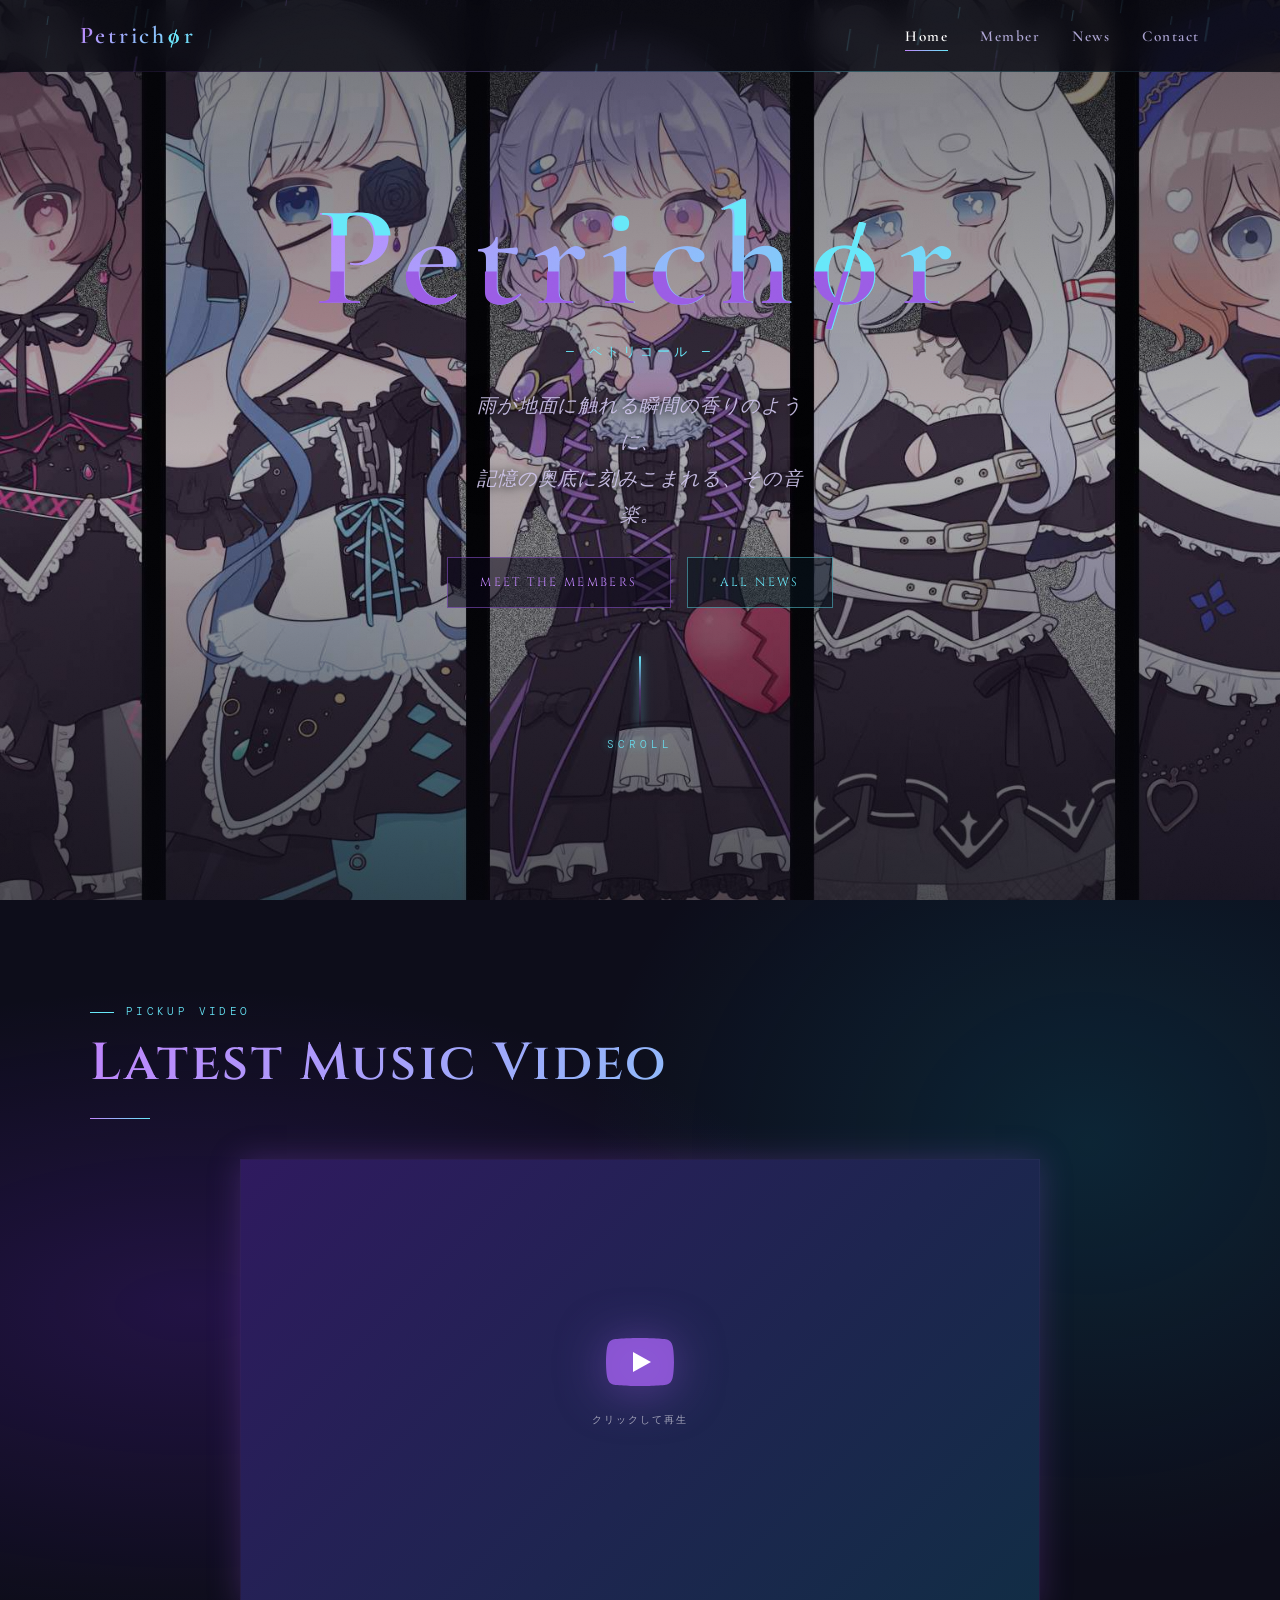
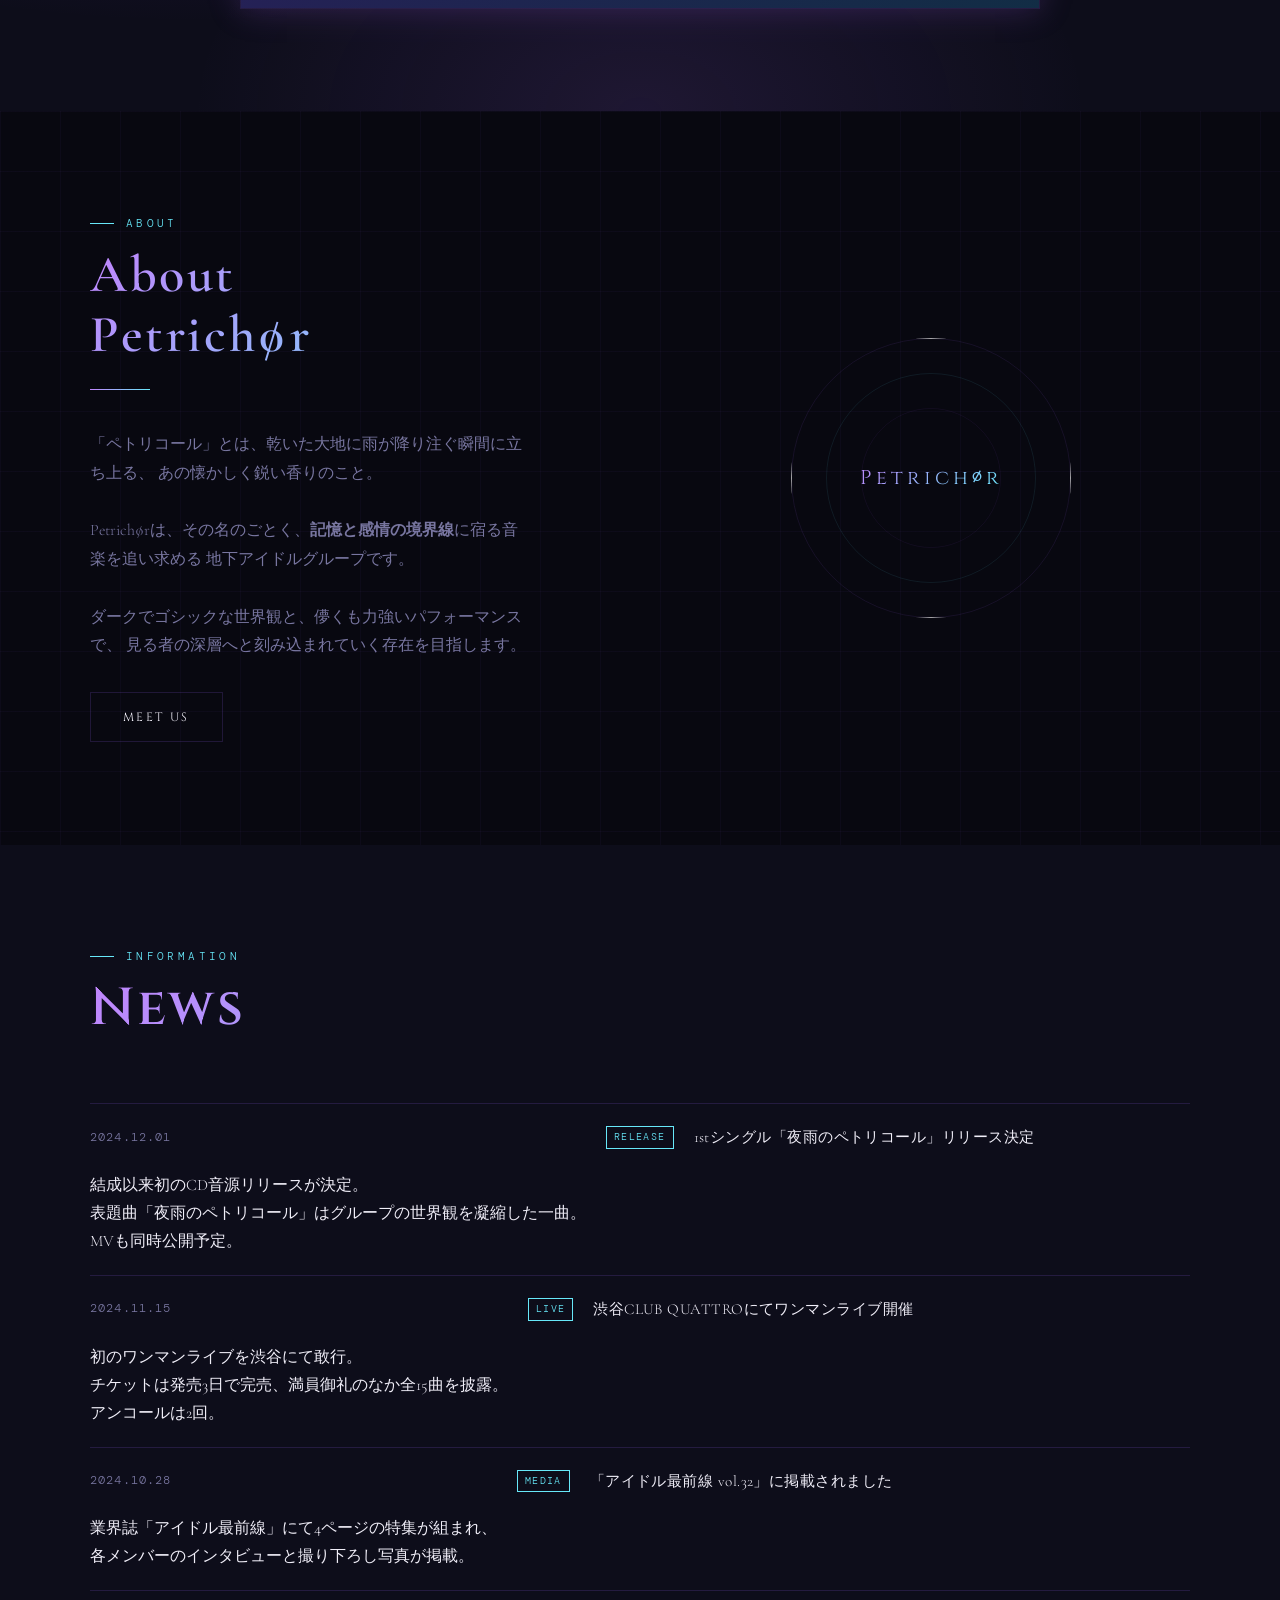
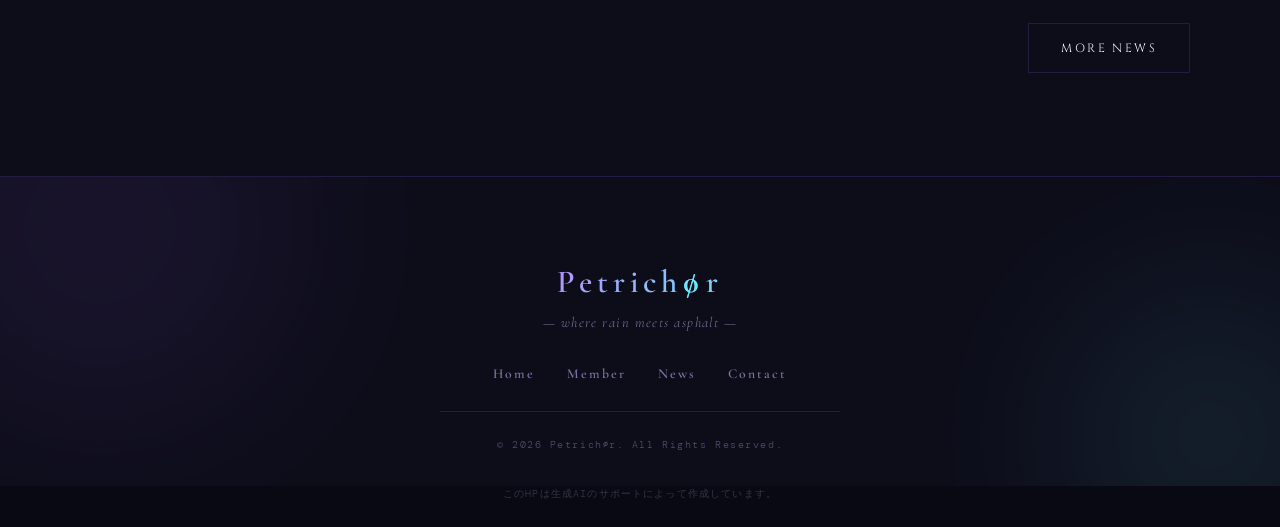
==== commit c4910b71: "Update index.html" ====
--- a/index.html
+++ b/index.html
@@ -136,7 +136,7 @@
         <div class="about-deco-ring about-deco-ring--3"></div>
         <div class="about-deco-image">
           <!-- 画像ファイルを配置したら src を変更してください -->
-          <!-- <img src="images/about-deco.jpg" alt=""> -->
+          <img src="images/about-deco.png" alt="">
         </div>
         <div class="about-deco-text">Petrich∅r</div>
       </div>
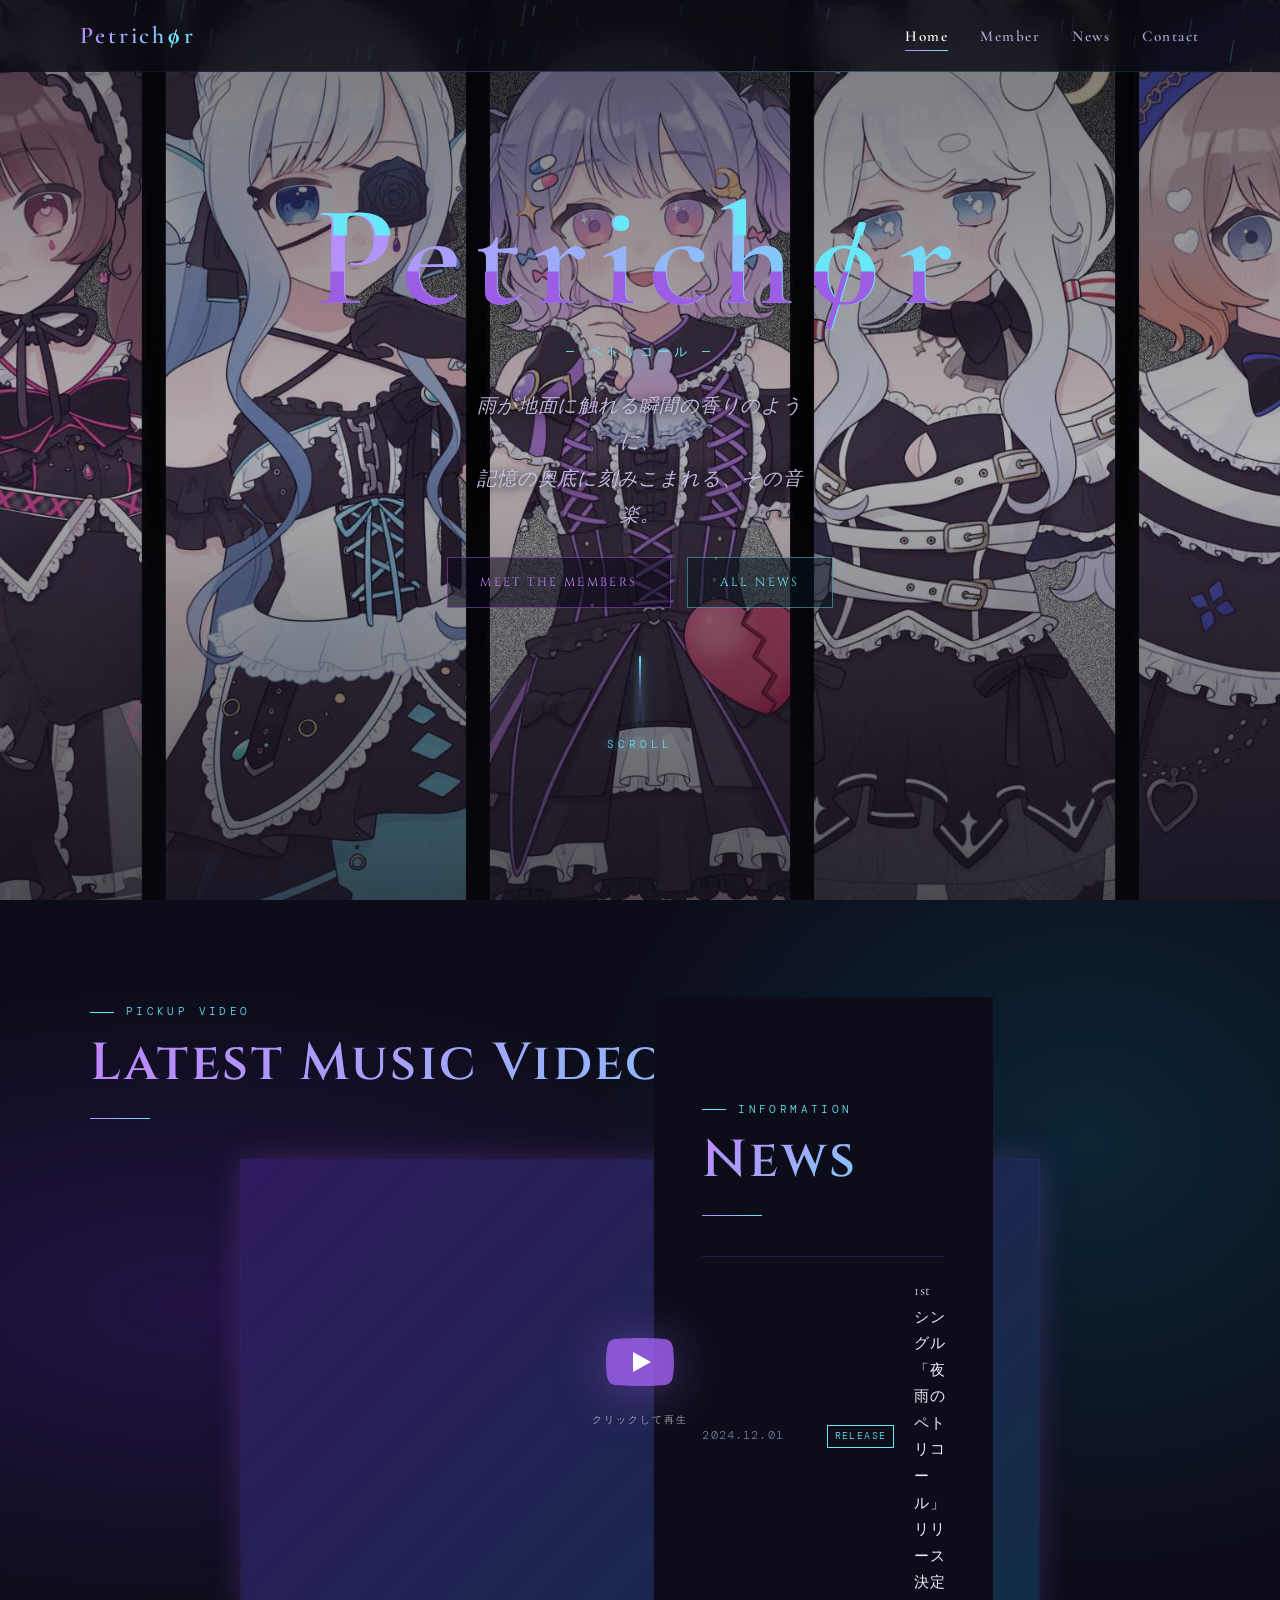
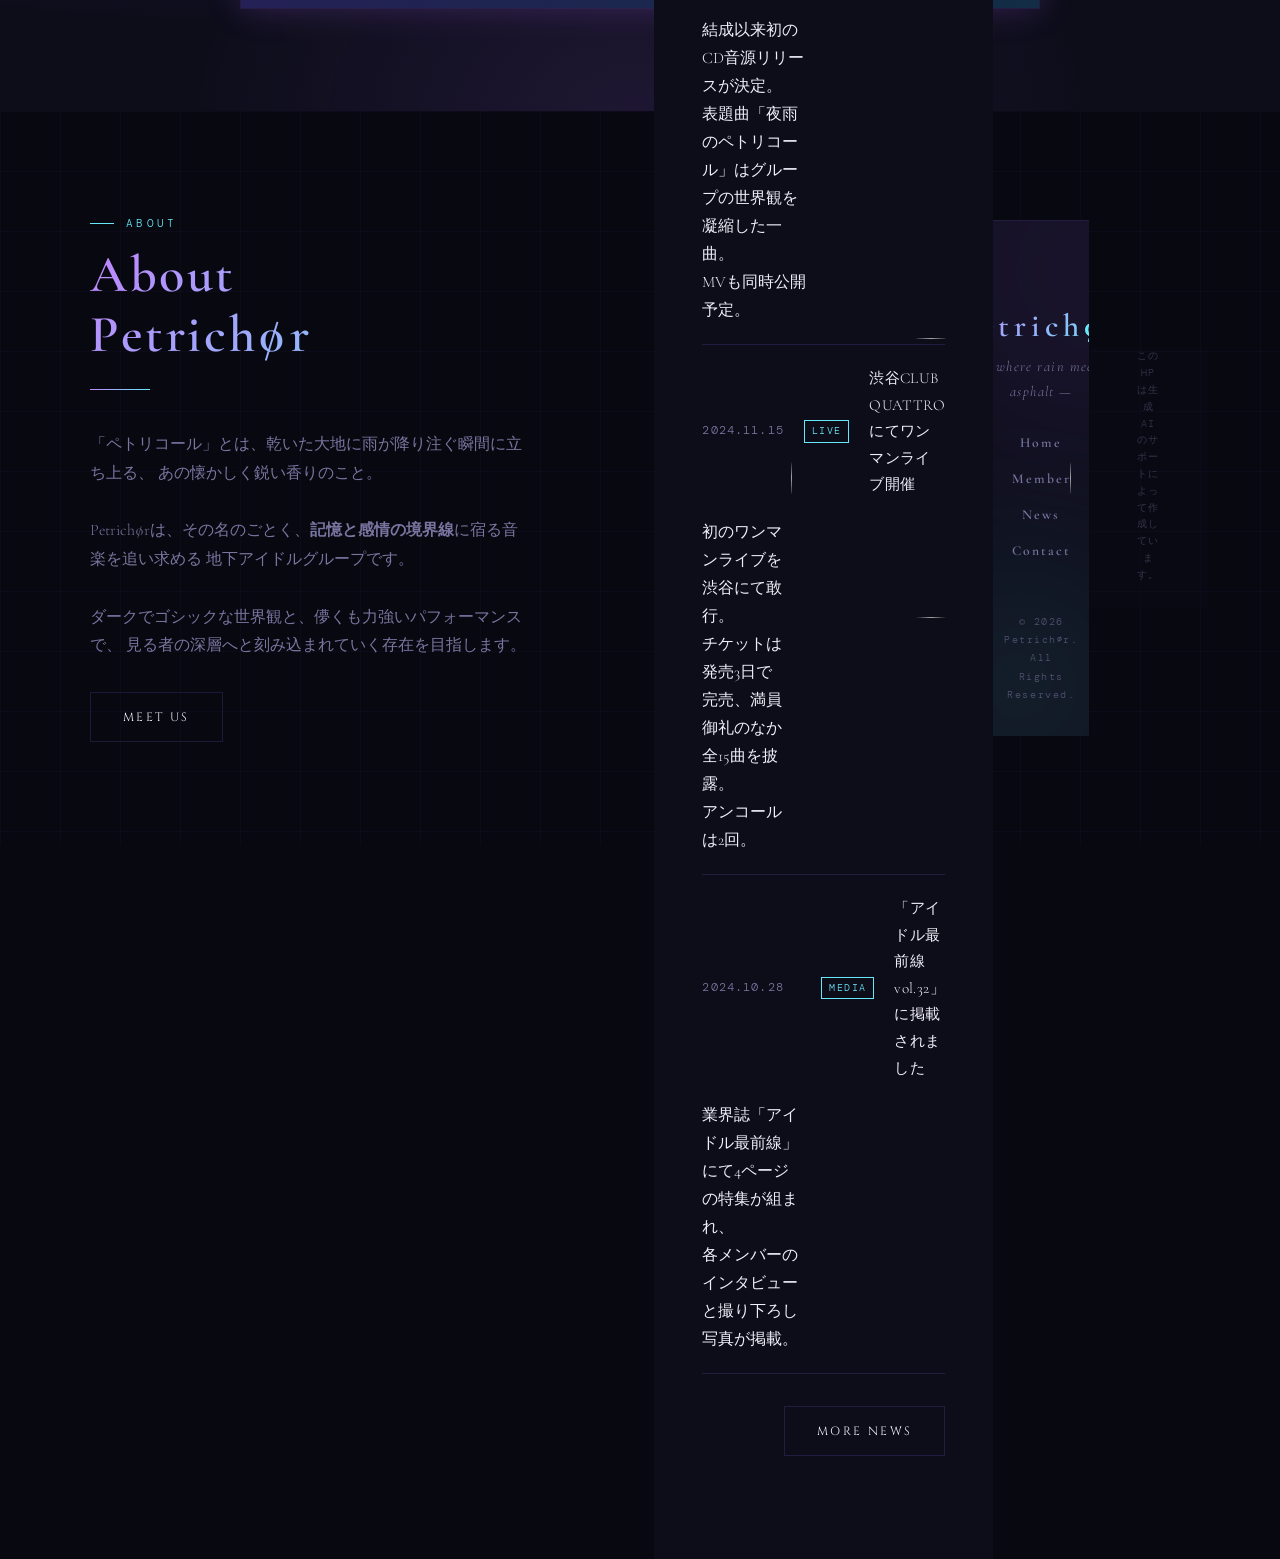
==== commit 51759c68: "Update index.html" ====
--- a/index.html
+++ b/index.html
@@ -138,7 +138,7 @@
           <!-- 画像ファイルを配置したら src を変更してください -->
           <img src="images/about-deco.png" alt="">
         </div>
-        <div class="about-deco-text">Petrich∅r</div>
+        <!--<div class="about-deco-text">Petrich∅r</div>
       </div>
     </div>
   </section>
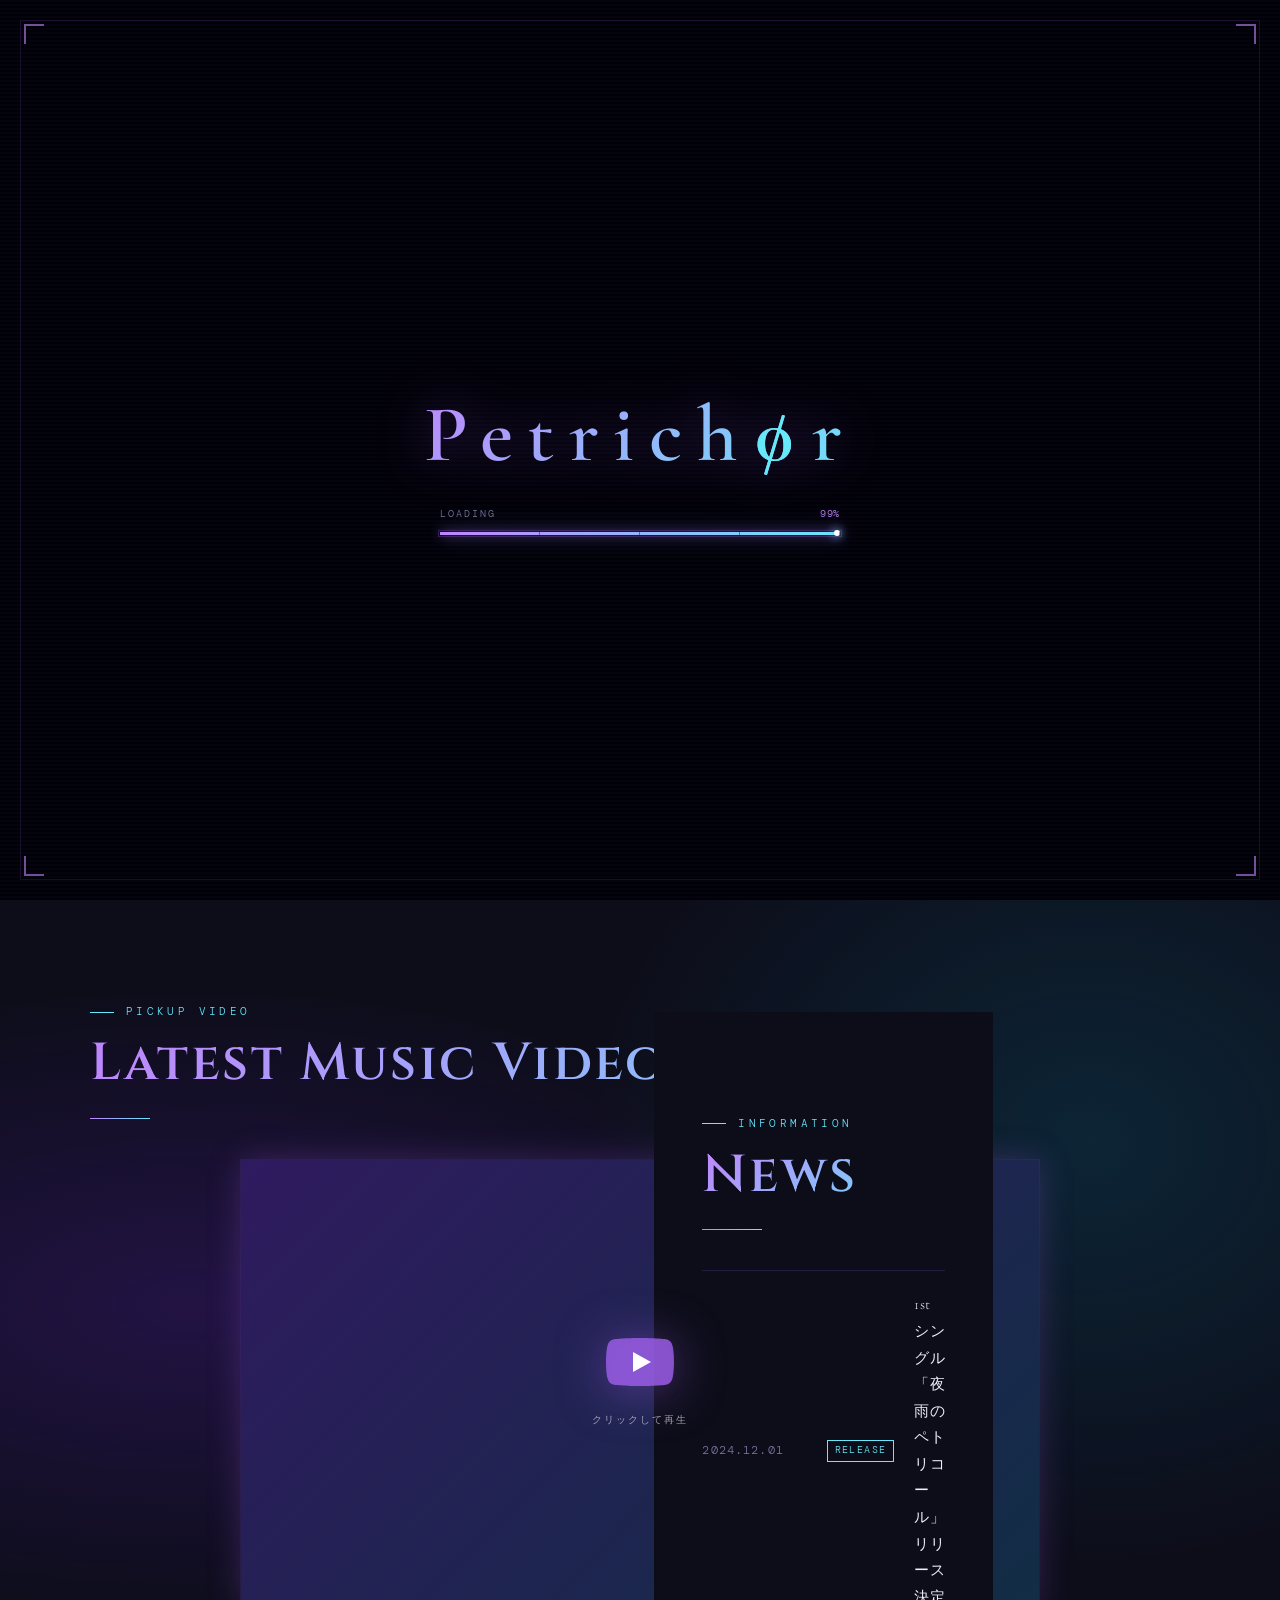
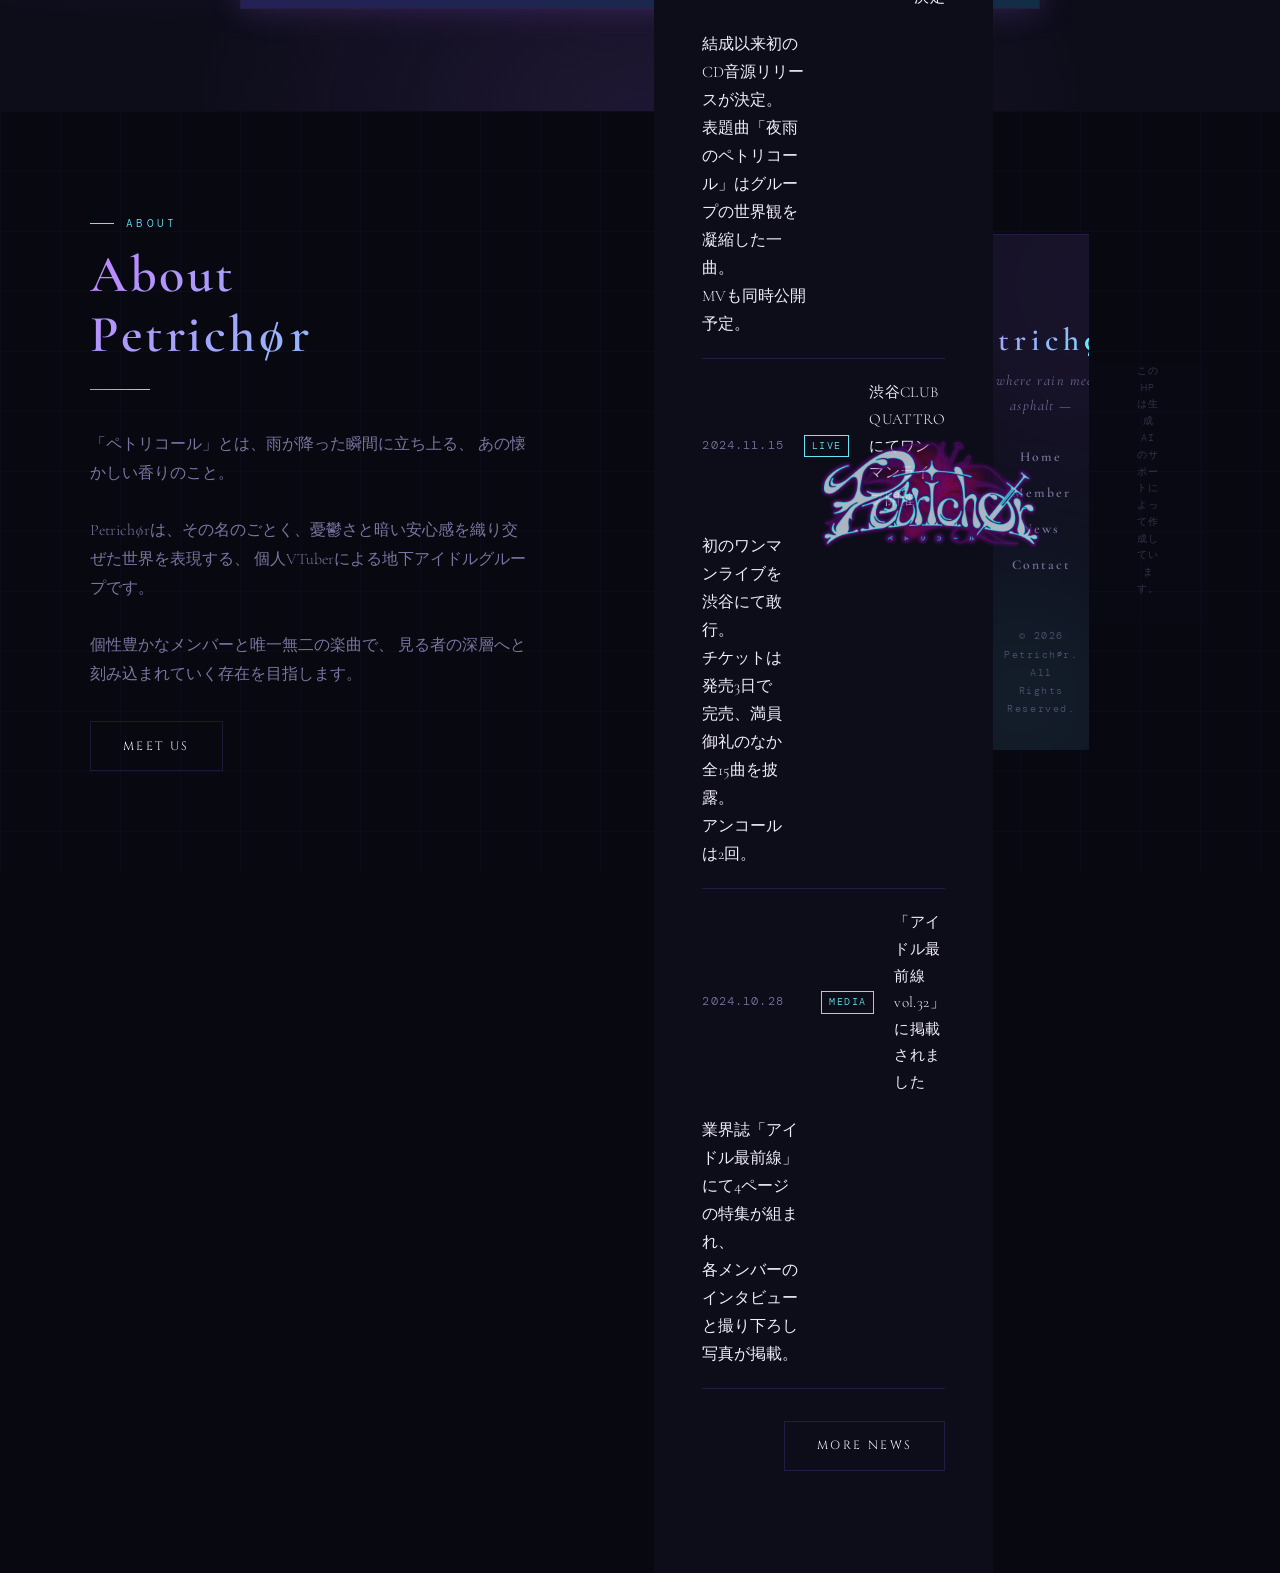
==== commit 282ae10b: "Update index.html" ====
--- a/index.html
+++ b/index.html
@@ -55,8 +55,8 @@
       <p class="hero-reading">— ペトリコール —</p>
 
       <p class="hero-sub">
-        雨が地面に触れる瞬間の香りのように、<br>
-        記憶の奥底に刻みこまれる、その音楽。
+        あなたの依存と葛藤と、<br>
+        承認欲求を見せてください。
       </p>
 
       <div class="hero-cta">
@@ -87,7 +87,7 @@
           　 例: data-video-id="dQw4w9WgXcQ"
           　 動画IDはYouTubeのURLの "?v=" 以降の文字列です。
         -->
-        <div class="yt-facade" data-video-id="YOUR_VIDEO_ID_HERE" role="button" tabindex="0" aria-label="動画を再生">
+        <div class="yt-facade" data-video-id="PBT4m17qg1U" role="button" tabindex="0" aria-label="動画を再生">
           <div class="yt-facade-overlay">
             <div class="yt-play-btn" aria-hidden="true">
               <svg viewBox="0 0 68 48" width="68" height="48">
@@ -114,11 +114,11 @@
         <h2 class="section-title about-title">About<br>Petrich∅r</h2>
         <div class="section-divider"></div>
         <p class="section-desc">
-          「ペトリコール」とは、乾いた大地に雨が降り注ぐ瞬間に立ち上る、
-          あの懐かしく鋭い香りのこと。<br><br>
-          Petrich∅rは、その名のごとく、<strong>記憶と感情の境界線</strong>に宿る音楽を追い求める
-          地下アイドルグループです。<br><br>
-          ダークでゴシックな世界観と、儚くも力強いパフォーマンスで、
+          「ペトリコール」とは、雨が降った瞬間に立ち上る、
+          あの懐かしい香りのこと。<br><br>
+          Petrich∅rは、その名のごとく、憂鬱さと暗い安心感を織り交ぜた世界を表現する、
+          個人VTuberによる地下アイドルグループです。<br><br>
+          個性豊かなメンバーと唯一無二の楽曲で、
           見る者の深層へと刻み込まれていく存在を目指します。
         </p>
         <a href="member.html" class="btn" style="margin-top:2rem">MEET US</a>
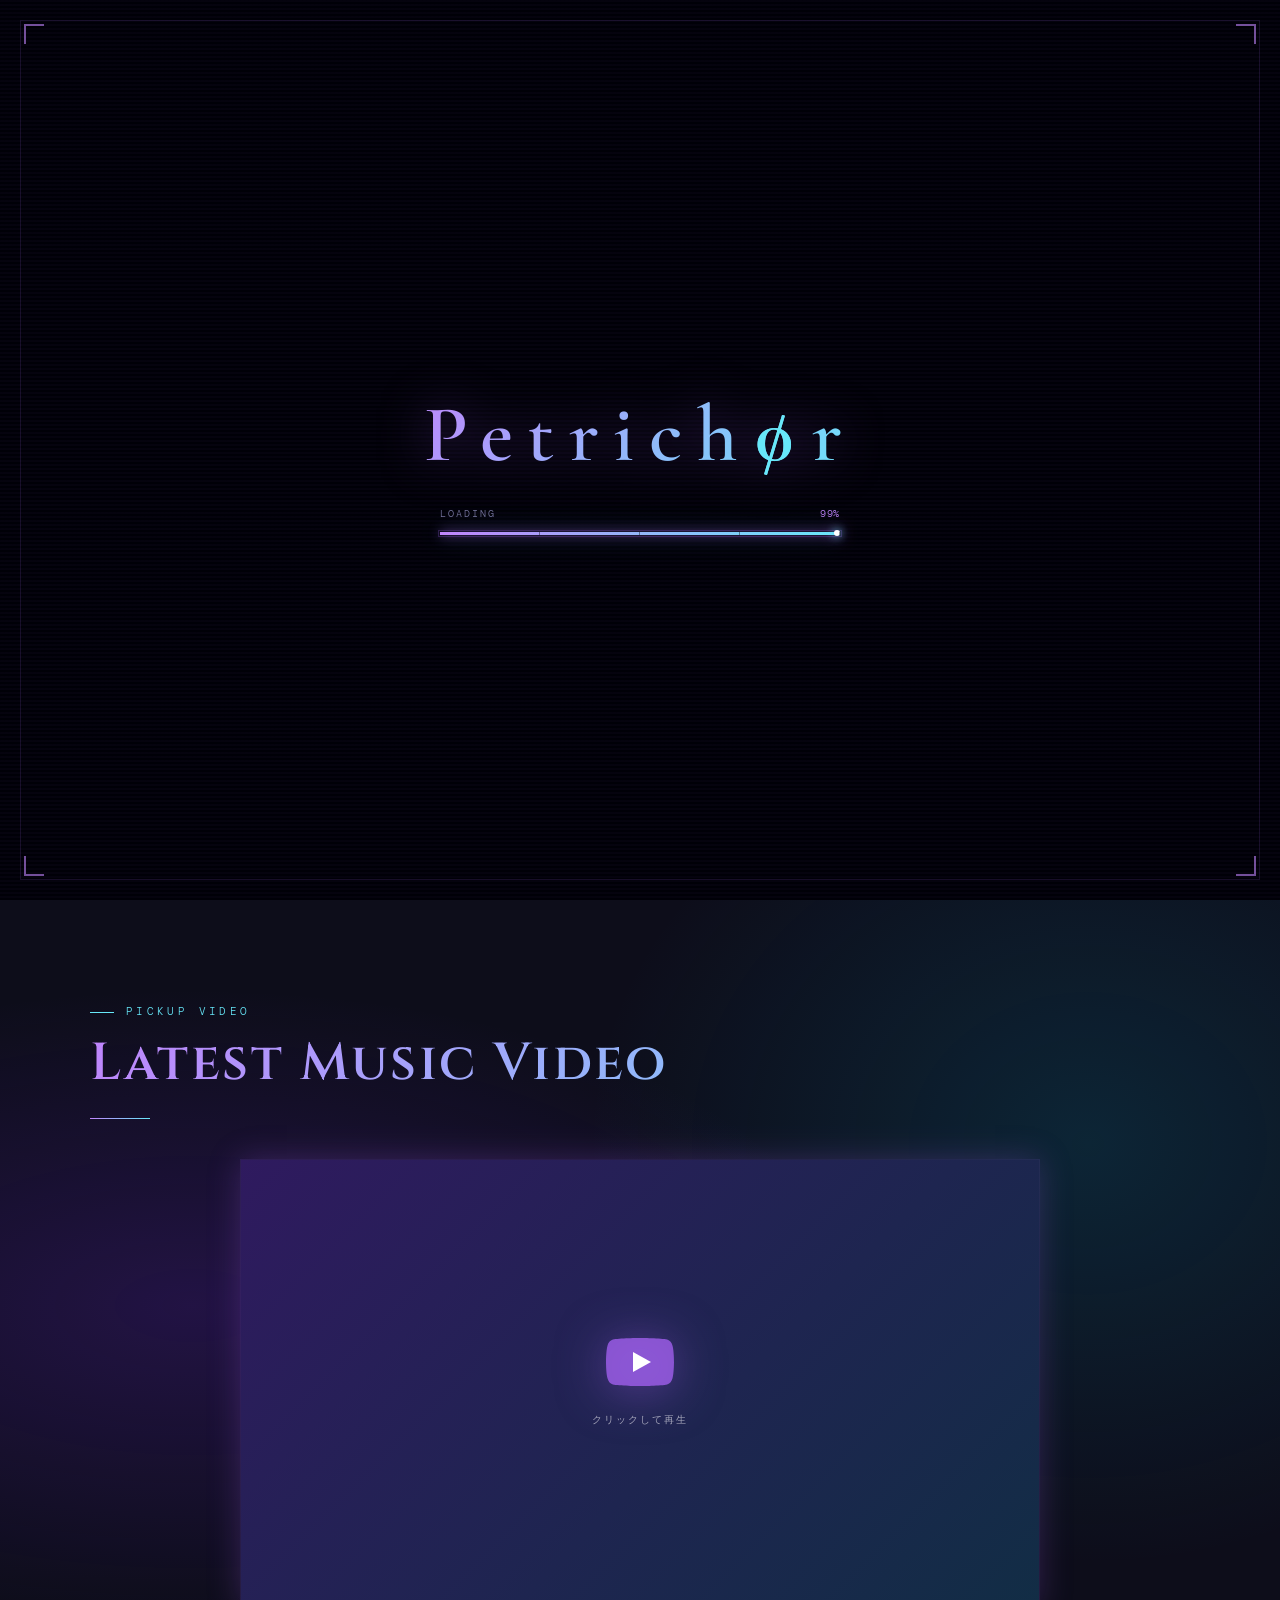
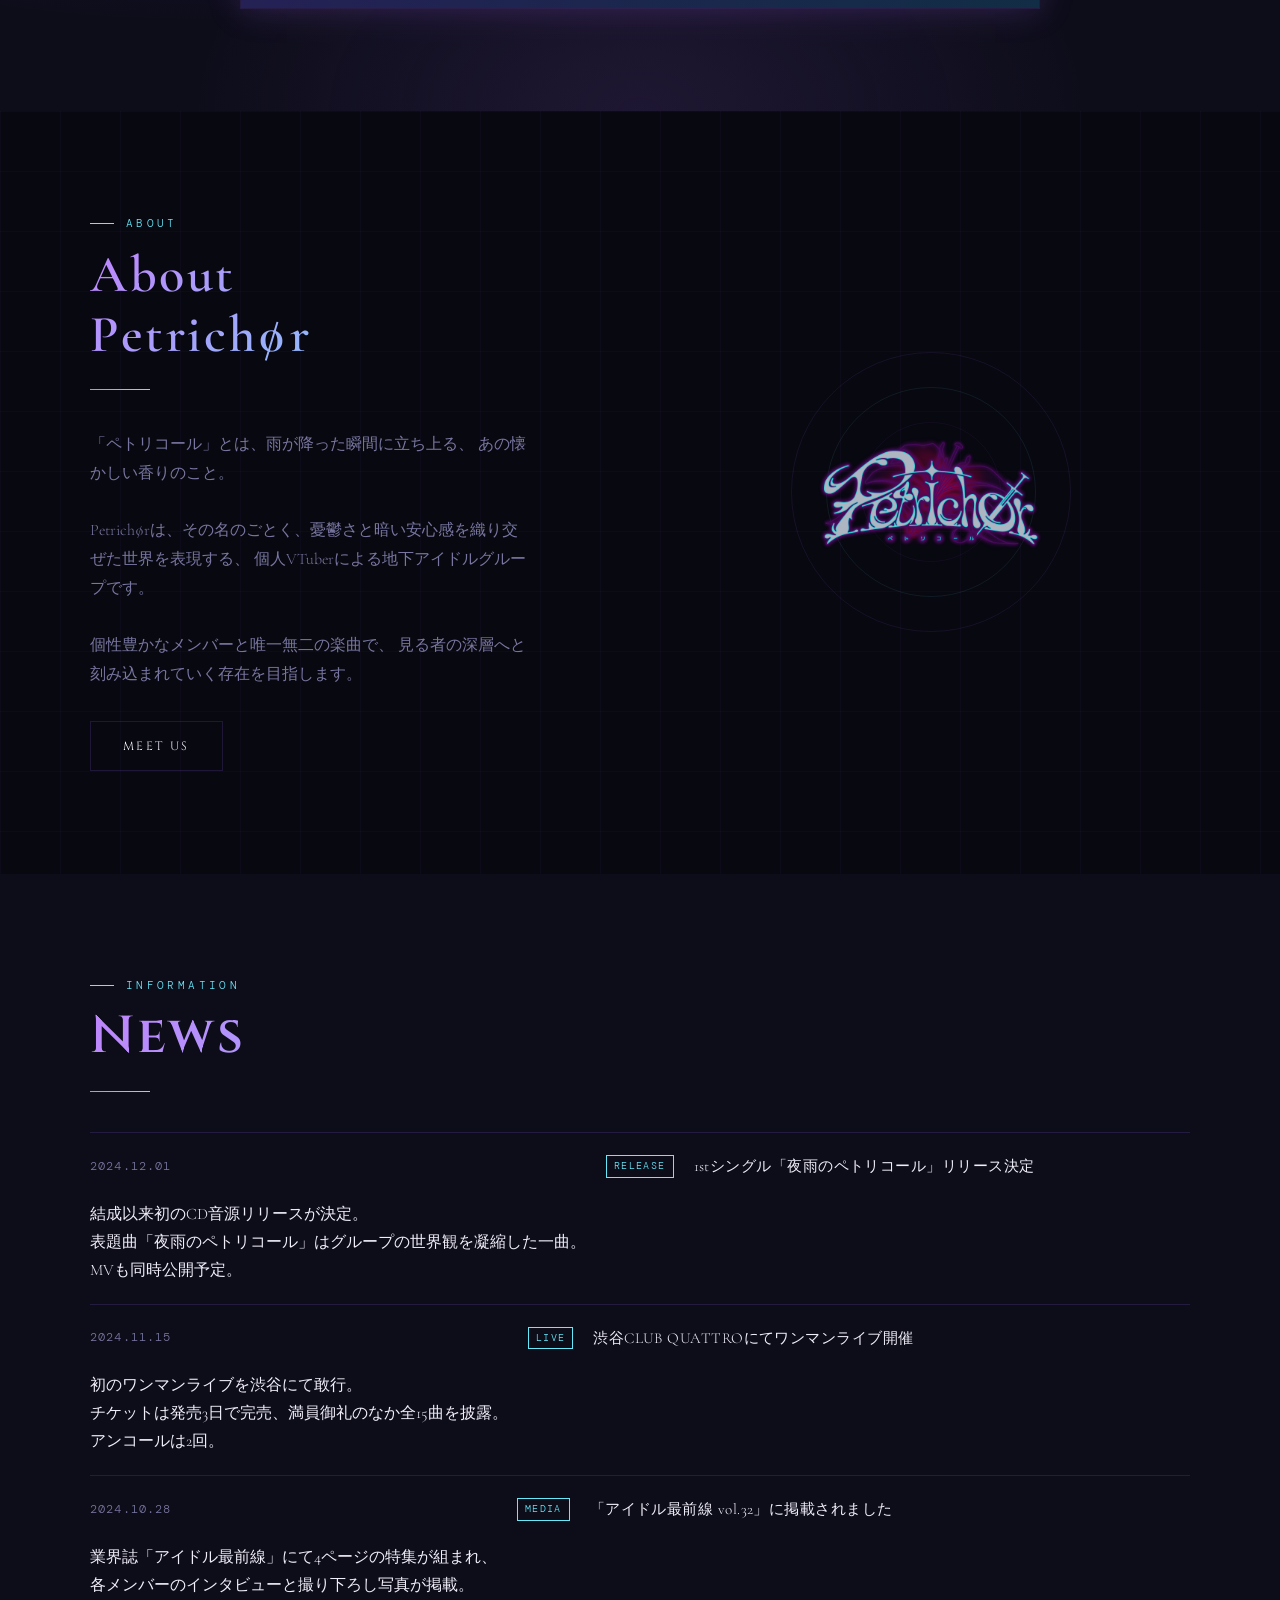
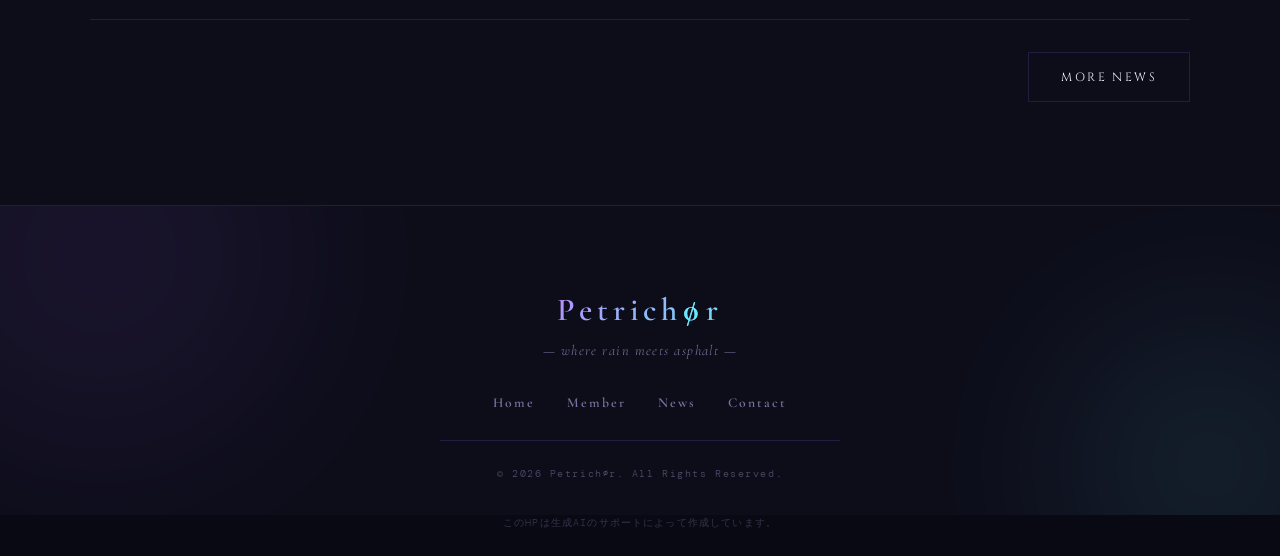
==== commit efc38479: "Update index.html" ====
--- a/index.html
+++ b/index.html
@@ -138,7 +138,7 @@
           <!-- 画像ファイルを配置したら src を変更してください -->
           <img src="images/about-deco.png" alt="">
         </div>
-        <!--<div class="about-deco-text">Petrich∅r</div>
+        <!--<div class="about-deco-text">Petrich∅r</div>-->
       </div>
     </div>
   </section>
